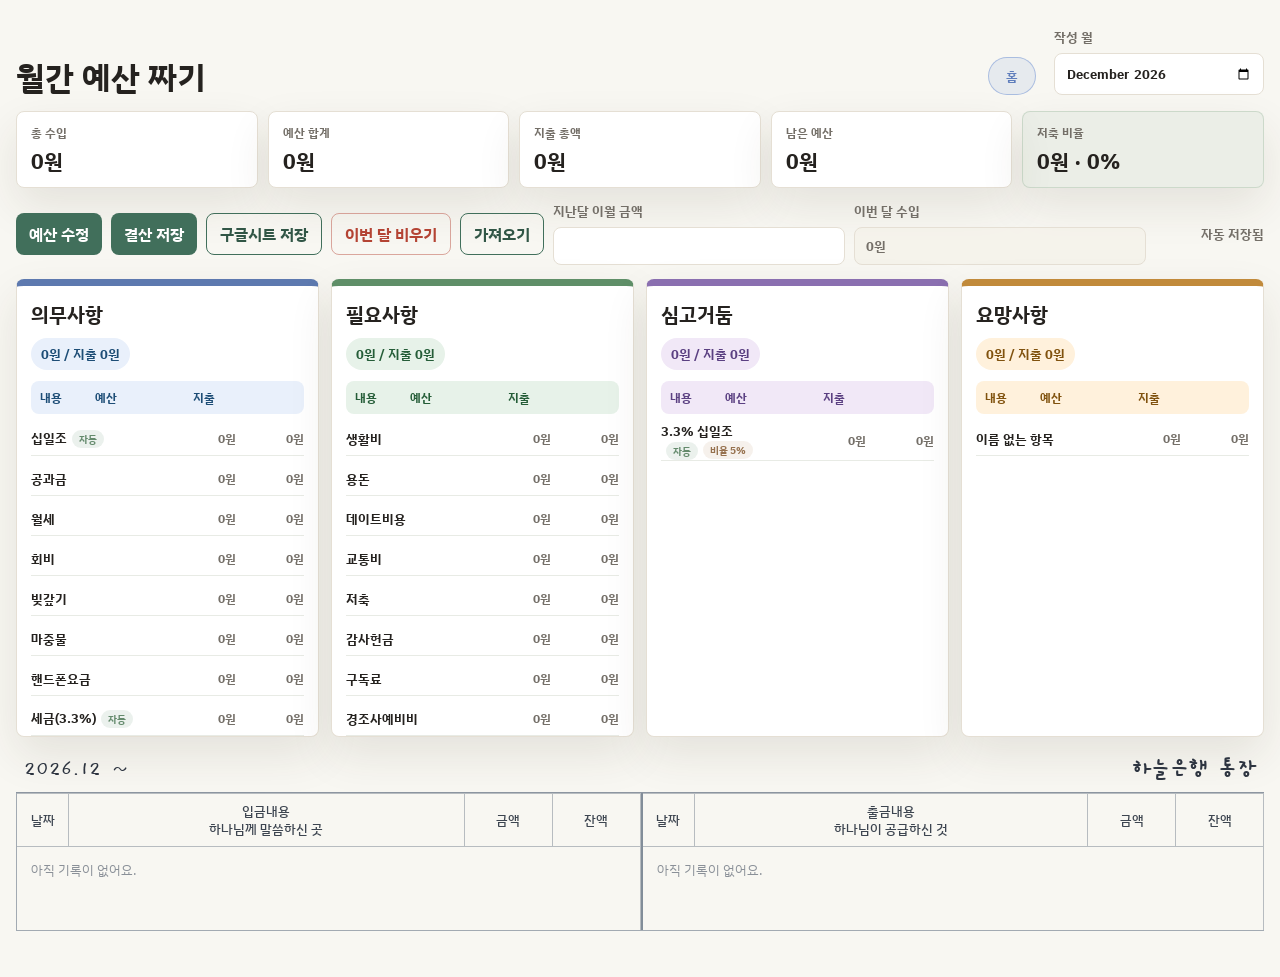
==== budget.html @ b71e429c "Add files via upload" ====
<!doctype html>
<html lang="ko">
  <head>
    <meta charset="UTF-8" />
    <meta name="viewport" content="width=device-width, initial-scale=1.0" />
    <title>믿음의 예산안 - 예산 짜기</title>
    <link rel="stylesheet" href="styles.css" />
  </head>
  <body>
    <main class="budget-app budget-page">
      <header class="page-header">
        <div>
          <h1>월간 예산 짜기</h1>
        </div>
        <a class="home-link desktop-home-link" href="desktop.html">홈</a>
        <label class="month-control" for="budgetMonth">
          작성 월
          <input id="budgetMonth" type="month" />
        </label>
      </header>

      <section class="summary-panel" aria-label="월간 요약">
        <div class="summary-card">
          <span>총 수입</span>
          <strong id="totalIncomeText">0원</strong>
        </div>
        <div class="summary-card">
          <span>예산 합계</span>
          <strong id="totalBudgetText">0원</strong>
        </div>
        <div class="summary-card">
          <span>지출 총액</span>
          <strong id="totalSpentText">0원</strong>
        </div>
        <div class="summary-card balance">
          <span>남은 예산</span>
          <strong id="remainingText">0원</strong>
        </div>
        <div class="summary-card saving-summary-card">
          <span>저축 비율</span>
          <strong id="savingBudgetText">0원 · 0%</strong>
        </div>
      </section>

      <section class="toolbar" aria-label="예산 도구">
        <button id="toggleBudgetEditButton" type="button">예산 수정</button>
        <button id="toggleClosingLockButton" type="button">결산 저장</button>
        <button id="syncBudgetButton" class="secondary-button" type="button">구글시트 저장</button>
        <button id="resetMonthButton" class="secondary-button danger-button" type="button">이번 달 비우기</button>
        <button id="copyPreviousMonthButton" class="secondary-button" type="button">가져오기</button>
        <div class="budget-flow-inputs">
          <label>
            지난달 이월 금액
            <input id="carryoverInput" type="number" min="0" inputmode="numeric" />
          </label>
          <label>
            이번 달 수입
            <input id="incomeInput" type="text" readonly />
          </label>
        </div>
        <p id="saveStatus" role="status">자동 저장됨</p>
      </section>

      <section class="budget-board" aria-label="분류별 예산"></section>

      <section class="heaven-ledger desktop-heaven-ledger" aria-label="하늘은행통장 장부">
        <div class="ledger-topline">
          <span id="desktopLedgerPeriodText"></span>
          <strong>하늘은행 통장</strong>
        </div>
        <div class="ledger-table">
          <div class="ledger-half">
            <div class="ledger-heading">
              <span>날짜</span>
              <span>입금내용<br />하나님께 말씀하신 곳</span>
              <span>금액</span>
              <span>잔액</span>
            </div>
            <div id="desktopSownList" class="ledger-body"></div>
          </div>
          <div class="ledger-half">
            <div class="ledger-heading">
              <span>날짜</span>
              <span>출금내용<br />하나님이 공급하신 것</span>
              <span>금액</span>
              <span>잔액</span>
            </div>
            <div id="desktopHarvestList" class="ledger-body"></div>
          </div>
        </div>
      </section>

      <input id="sheetUrlInput" type="hidden" />
      <button id="saveSheetUrlButton" class="hidden-control" type="button">연결 주소 저장</button>
    </main>

    <script src="shared.js"></script>
    <script src="budget.js"></script>
  </body>
</html>
---- styles.css ----
@import url("https://fonts.googleapis.com/css2?family=Black+Han+Sans&family=Do+Hyeon&family=Gaegu:wght@400;700&family=Gowun+Batang:wght@400;700&family=Hahmlet:wght@400;600;800&family=IBM+Plex+Sans+KR:wght@400;500;700&family=Jua&family=Nanum+Pen+Script&family=Noto+Sans+KR:wght@500;700;900&family=Song+Myung&display=swap");

:root {
  color-scheme: light;
  --bg: #f8f7f2;
  --paper: #ffffff;
  --ink: #25221f;
  --muted: #746f68;
  --line: #e5dfd4;
  --accent: #416f5b;
  --accent-dark: #315646;
  --danger: #b44434;
  --shadow: 0 18px 44px rgba(55, 45, 34, 0.1);
  --obligation: #e9f0fb;
  --obligation-strong: #5d79af;
  --need: #e7f2e9;
  --need-strong: #5f8f68;
  --sow: #f1e8f7;
  --sow-strong: #8a6fb0;
  --wish: #fff1dc;
  --wish-strong: #c18a3b;
}

* {
  box-sizing: border-box;
}

body {
  margin: 0;
  min-height: 100vh;
  background: var(--bg);
  color: var(--ink);
  font-family: "IBM Plex Sans KR", "Noto Sans KR", "Pretendard", "Apple SD Gothic Neo", "Malgun Gothic", system-ui, sans-serif;
}

button,
input,
select {
  font: inherit;
}

button {
  border: 0;
  cursor: pointer;
}

.budget-app {
  width: min(100% - 32px, 1440px);
  margin: 0 auto;
  padding: 28px 0 46px;
}

.landing-app,
.expense-page {
  width: min(100% - 32px, 520px);
}

.page-header,
.section-head {
  display: flex;
  align-items: end;
  justify-content: space-between;
  gap: 18px;
}

.page-header .home-link {
  margin-left: auto;
}

.page-header {
  margin-bottom: 16px;
}

.eyebrow {
  margin: 0 0 5px;
  color: var(--accent);
  font-size: 13px;
  font-weight: 800;
}

h1,
h2,
p {
  margin-top: 0;
}

h1 {
  margin-bottom: 0;
  font-size: 32px;
  line-height: 1.1;
  letter-spacing: 0;
}

h2 {
  margin-bottom: 0;
  font-size: 20px;
}

label {
  color: var(--muted);
  font-size: 13px;
  font-weight: 800;
}

input,
select {
  width: 100%;
  min-height: 42px;
  border: 1px solid var(--line);
  border-radius: 8px;
  background: white;
  color: var(--ink);
  padding: 9px 11px;
  outline: none;
}

input:focus,
select:focus {
  border-color: var(--accent);
  box-shadow: 0 0 0 3px rgba(47, 111, 94, 0.14);
}

.month-control {
  display: grid;
  gap: 7px;
  min-width: 210px;
}

.quick-entry,
.expense-log,
.category-card,
.summary-card,
.sheet-panel {
  border: 1px solid var(--line);
  border-radius: 8px;
  background: var(--paper);
  box-shadow: var(--shadow);
}

.quick-entry,
.sheet-panel,
.expense-log {
  padding: 16px;
}

.quick-entry,
.summary-panel,
.toolbar,
.budget-board,
.sheet-panel {
  margin-bottom: 14px;
}

.launch-grid {
  display: grid;
  grid-template-columns: repeat(2, minmax(0, 1fr));
  gap: 14px;
}

.launch-card {
  display: grid;
  min-height: 180px;
  align-content: start;
  gap: 10px;
  border: 1px solid var(--line);
  border-top: 7px solid var(--accent);
  border-radius: 8px;
  background: var(--paper);
  color: inherit;
  padding: 18px;
  text-decoration: none;
  box-shadow: var(--shadow);
}

.launch-card.computer {
  border-top-color: var(--obligation-strong);
}

.launch-card.mobile {
  border-top-color: var(--need-strong);
}

.launch-card span {
  color: var(--accent);
  font-size: 13px;
  font-weight: 900;
}

.launch-card strong {
  font-size: 24px;
}

.launch-card p {
  margin-bottom: 0;
  color: var(--muted);
  line-height: 1.5;
}

.expense-form {
  display: grid;
  grid-template-columns: 145px 145px 1fr 150px 1.2fr 116px;
  gap: 10px;
  align-items: end;
  margin-top: 13px;
}

.entry-tabs {
  display: grid;
  grid-template-columns: repeat(3, minmax(0, 1fr));
  gap: 7px;
  margin-top: 14px;
}

.entry-tab {
  min-height: 42px;
  border: 1px solid var(--line);
  border-radius: 8px;
  background: white;
  color: var(--muted);
  font-weight: 900;
}

.entry-tab.active {
  border-color: var(--accent);
  background: var(--accent);
  color: white;
}

[hidden] {
  display: none !important;
}

.expense-form label,
.summary-panel label,
.sheet-form label {
  display: grid;
  gap: 7px;
}

.expense-form button,
.toolbar button,
.add-item-button,
.sheet-form button {
  min-height: 42px;
  border-radius: 8px;
  background: var(--accent);
  color: white;
  font-weight: 800;
  padding: 9px 13px;
}

.summary-panel {
  display: grid;
  grid-template-columns: repeat(5, minmax(0, 1fr));
  gap: 10px;
}

.compact-summary {
  grid-template-columns: repeat(3, minmax(0, 1fr));
}

.summary-card {
  min-width: 0;
  padding: 12px 14px;
}

.summary-card span {
  display: block;
  margin-bottom: 6px;
  color: var(--muted);
  font-size: 12px;
  font-weight: 800;
}

.summary-card strong {
  display: block;
  overflow-wrap: anywhere;
  font-size: 21px;
}

.negative {
  color: var(--danger);
}

.toolbar {
  display: flex;
  flex-wrap: wrap;
  align-items: center;
  gap: 9px;
}

.budget-flow-inputs {
  display: flex;
  flex-wrap: wrap;
  gap: 9px;
  width: auto;
}

.budget-flow-inputs label {
  display: grid;
  min-width: 190px;
  gap: 7px;
}

.budget-flow-inputs input {
  min-height: 38px;
}

.budget-flow-inputs input[readonly] {
  color: var(--muted);
  background: rgba(245, 241, 232, 0.66);
}

.secondary-button {
  background: transparent !important;
  color: var(--accent-dark) !important;
  border: 1px solid var(--accent) !important;
}

.danger-button {
  color: var(--danger) !important;
  border-color: rgba(180, 68, 52, 0.45) !important;
}

#saveStatus {
  margin: 0 0 0 auto;
  color: var(--muted);
  font-size: 13px;
  font-weight: 700;
}

.budget-board {
  display: grid;
  grid-template-columns: repeat(4, minmax(0, 1fr));
  gap: 12px;
}

.budget-board.is-editing-budget {
  grid-template-columns: repeat(2, minmax(0, 1fr));
}

.category-card {
  overflow: hidden;
  border-top: 7px solid var(--accent);
}

.category-card.obligation {
  border-top-color: var(--obligation-strong);
}

.category-card.need {
  border-top-color: var(--need-strong);
}

.category-card.sow {
  border-top-color: var(--sow-strong);
}

.category-card.wish {
  border-top-color: var(--wish-strong);
}

.category-head {
  display: grid;
  gap: 10px;
  padding: 15px 14px 11px;
}

.category-total {
  width: fit-content;
  border-radius: 999px;
  padding: 7px 10px;
  font-size: 13px;
}

.obligation .category-total,
.obligation .table-header {
  background: var(--obligation);
  color: #1d4d76;
}

.need .category-total,
.need .table-header {
  background: var(--need);
  color: #255d38;
}

.sow .category-total,
.sow .table-header {
  background: var(--sow);
  color: #5b4082;
}

.wish .category-total,
.wish .table-header {
  background: var(--wish);
  color: #80520e;
}

.budget-table {
  padding: 0 14px;
}

.table-row {
  display: grid;
  grid-template-columns: minmax(0, 1fr) 92px 62px 34px;
  gap: 6px;
  align-items: center;
}

.budget-edit-header,
.item-row {
  grid-template-columns: minmax(150px, 1fr) 96px 42px 38px 34px;
}

.table-header {
  border-radius: 8px;
  padding: 8px 9px;
  font-size: 12px;
  font-weight: 900;
}

.item-list {
  display: grid;
  gap: 6px;
  margin-top: 8px;
}

.item-view-row {
  grid-template-columns: minmax(0, 1fr) 92px 62px;
  min-height: 34px;
  border-bottom: 1px solid rgba(223, 228, 220, 0.72);
  font-size: 13px;
}

.item-view-row strong,
.item-view-row span {
  overflow-wrap: anywhere;
}

.item-view-row strong {
  font-weight: 800;
}

.auto-item-name-wrap {
  display: grid;
  gap: 3px;
}

.auto-item-label {
  display: inline-flex;
  justify-self: start;
  align-items: center;
  width: fit-content;
  border-radius: 999px;
  background: rgba(95, 143, 104, 0.12);
  color: rgba(61, 109, 72, 0.78);
  font-size: 10px;
  font-weight: 900;
  line-height: 1;
  padding: 4px 7px;
}

.saving-item-label {
  display: inline-flex;
  align-items: center;
  width: fit-content;
  border-radius: 999px;
  background: rgba(95, 143, 104, 0.14);
  color: #3d6d48;
  font-size: 10px;
  font-weight: 900;
  line-height: 1;
  margin-left: 5px;
  padding: 4px 7px;
  vertical-align: middle;
}

.saving-check {
  display: grid;
  place-items: center;
}

.saving-check input {
  width: auto;
  min-height: auto;
}

.move-item-controls {
  display: grid;
  gap: 5px;
}

.move-item-button {
  display: grid;
  place-items: center;
  min-height: 22px;
  border-radius: 7px;
  font-size: 10px;
  font-weight: 900;
  padding: 0;
}

.move-item-button[data-direction="-1"] {
  background: rgba(111, 146, 180, 0.16);
  color: #476a8a;
}

.move-item-button[data-direction="1"] {
  background: rgba(174, 128, 76, 0.16);
  color: #8a6235;
}

.move-item-button[data-direction="-1"]:hover,
.move-item-button[data-direction="-1"]:focus-visible {
  background: rgba(111, 146, 180, 0.25);
}

.move-item-button[data-direction="1"]:hover,
.move-item-button[data-direction="1"]:focus-visible {
  background: rgba(174, 128, 76, 0.25);
}

.move-item-button:disabled {
  opacity: 0.28;
  cursor: default;
}

.saving-summary-card {
  border-color: rgba(95, 143, 104, 0.22);
  background: rgba(95, 143, 104, 0.08);
}

.item-view-row .auto-item-label {
  margin-left: 5px;
  vertical-align: middle;
}

.edit-tithe-rate-button {
  display: inline-flex;
  align-items: center;
  width: fit-content;
  min-height: auto;
  border-radius: 999px;
  background: rgba(154, 100, 43, 0.09);
  color: rgba(123, 77, 33, 0.78);
  font-size: 10px;
  font-weight: 900;
  line-height: 1;
  margin-left: 5px;
  padding: 4px 7px;
}

.edit-tithe-rate-button:hover,
.edit-tithe-rate-button:focus-visible {
  background: rgba(154, 100, 43, 0.16);
  color: #7b4d21;
}

.item-row input[readonly] {
  color: var(--muted);
  background: rgba(245, 241, 232, 0.62);
}

.item-view-row span,
.spent-pill {
  color: var(--muted);
  font-size: 12px;
  font-weight: 800;
  text-align: right;
}

.category-total.over-budget,
.item-view-row span.over-budget {
  color: #a72f24;
  font-weight: 950;
}

.item-view-row span.over-budget {
  background: transparent;
  box-shadow: none;
}

.item-row input {
  min-width: 0;
  min-height: 36px;
  padding: 7px 8px;
  font-size: 13px;
}

.item-row .item-name {
  font-size: 14px;
  font-weight: 800;
}

.item-row .item-budget {
  font-size: 14px;
  font-weight: 800;
}

.remove-item-button,
.remove-expense-button {
  display: grid;
  place-items: center;
  width: 34px;
  height: 34px;
  border-radius: 8px;
  background: #f5ebe5;
  color: var(--danger);
  font-size: 18px;
  font-weight: 900;
}

.add-item-button {
  width: calc(100% - 28px);
  margin: 12px 14px 14px;
  background: #2f332d;
}

.sheet-form {
  display: grid;
  grid-template-columns: 1fr 130px;
  gap: 10px;
  align-items: end;
  margin-top: 12px;
}

.sheet-note {
  margin: 9px 0 0;
  color: var(--muted);
  font-size: 13px;
}

.hidden-control {
  display: none;
}

.mobile-status-panel {
  margin-top: 12px;
}

.mobile-status {
  margin: 0;
  color: var(--muted);
  font-size: 13px;
  font-weight: 800;
  text-align: center;
}

.home-link {
  display: inline-grid;
  place-items: center;
  min-width: 48px;
  min-height: 38px;
  border: 1px solid var(--line);
  border-radius: 999px;
  background: white;
  color: var(--accent-dark);
  font-size: 13px;
  font-weight: 900;
  text-decoration: none;
}

.mobile-menu-grid {
  display: grid;
  min-height: calc(100vh - 56px);
  align-content: center;
  gap: 10px;
}

.placeholder-panel {
  border: 1px solid var(--line);
  border-radius: 8px;
  background: var(--paper);
  box-shadow: var(--shadow);
}

.mobile-menu-card {
  display: grid;
  min-height: 96px;
  align-items: center;
  color: var(--ink);
  padding: 0 8px;
  text-decoration: none;
  border-bottom: 1px solid rgba(37, 34, 31, 0.13);
  border-radius: 0;
  background: transparent;
  box-shadow: none;
  position: relative;
  overflow: hidden;
}

.mobile-menu-card::before {
  content: none;
}

.mobile-menu-card strong {
  font-family: "Noto Sans KR", sans-serif;
  font-size: 38px;
  font-weight: 900;
  letter-spacing: 0;
}

.mobile-menu-card::after {
  content: "→";
  position: absolute;
  right: 10px;
  color: rgba(37, 34, 31, 0.36);
  font-size: 24px;
}

.expense-card {
  color: #25221f;
}

.income-card {
  color: #416f5b;
}

.heaven-card {
  color: #684e86;
}

.mobile-home-b {
  display: grid;
  min-height: calc(100vh - 56px);
  align-content: center;
  gap: 16px;
}

.mobile-orbit-card {
  display: grid;
  grid-template-columns: 1fr auto;
  align-items: end;
  min-height: 132px;
  border: 1px solid rgba(37, 34, 31, 0.12);
  border-radius: 8px;
  background:
    radial-gradient(circle at 88% 22%, rgba(255, 255, 255, 0.86), transparent 30%),
    linear-gradient(135deg, rgba(255, 255, 255, 0.75), rgba(255, 255, 255, 0.2));
  box-shadow: 0 16px 38px rgba(48, 41, 31, 0.08);
  color: inherit;
  padding: 20px;
  text-decoration: none;
}

.mobile-orbit-card strong {
  font-size: 32px;
  font-weight: 900;
}

.mobile-orbit-card span {
  color: rgba(37, 34, 31, 0.42);
  font-size: 12px;
  font-weight: 900;
  text-transform: uppercase;
}

.mobile-orbit-card.expense-card {
  background-color: #f3efe7;
}

.mobile-orbit-card.income-card {
  background-color: #e8f0ea;
}

.mobile-orbit-card.heaven-card {
  background-color: #eee8f2;
}

.mobile-home-c {
  display: grid;
  min-height: calc(100vh - 56px);
  align-content: center;
  gap: 26px;
  padding: 22px 0;
  position: relative;
}

.mobile-home-c::before {
  content: "";
  position: fixed;
  inset: 0;
  z-index: -1;
  background:
    linear-gradient(160deg, rgba(255, 255, 255, 0.68), rgba(255, 255, 255, 0)),
    radial-gradient(circle at 18% 18%, rgba(98, 125, 104, 0.16), transparent 28%),
    radial-gradient(circle at 88% 78%, rgba(112, 78, 92, 0.13), transparent 30%),
    #f6f4ed;
}

.mobile-editorial-link {
  display: grid;
  min-height: 132px;
  align-items: end;
  border: 1px solid rgba(37, 34, 31, 0.1);
  border-radius: 28px 28px 8px 28px;
  background: rgba(255, 255, 255, 0.56);
  color: var(--ink);
  padding: 22px 24px;
  text-decoration: none;
  box-shadow: 0 22px 60px rgba(50, 41, 35, 0.11);
}

.mobile-editorial-link:nth-child(2) {
  width: 86%;
  justify-self: end;
  border-radius: 28px 8px 28px 28px;
}

.mobile-editorial-link:nth-child(3) {
  min-height: 150px;
}

.mobile-editorial-link strong {
  font-family: "Hahmlet", "Gowun Batang", serif;
  font-size: clamp(42px, 12vw, 62px);
  font-weight: 800;
  line-height: 1;
  letter-spacing: 0;
}

.mobile-editorial-link::after {
  content: "열기";
  justify-self: end;
  margin-top: 18px;
  border-top: 1px solid currentColor;
  padding-top: 8px;
  color: rgba(37, 34, 31, 0.52);
  font-size: 12px;
  font-weight: 700;
}

.mobile-editorial-link.expense-card {
  color: #2a2925;
}

.mobile-editorial-link.income-card {
  color: #315845;
}

.mobile-editorial-link.heaven-card {
  color: #6b4057;
}

.mobile-home-d {
  display: grid;
  min-height: calc(100vh - 56px);
  align-content: center;
  gap: 12px;
  position: relative;
}

.mobile-home-d::before {
  content: "";
  position: fixed;
  inset: 0;
  z-index: -1;
  background:
    linear-gradient(90deg, rgba(37, 34, 31, 0.045) 1px, transparent 1px),
    linear-gradient(rgba(37, 34, 31, 0.045) 1px, transparent 1px),
    #f7f1e6;
  background-size: 26px 26px;
}

.mobile-poster-link {
  display: grid;
  grid-template-columns: 42px 1fr;
  align-items: baseline;
  min-height: 112px;
  border: 2px solid #26231f;
  border-radius: 6px;
  background: #fffaf0;
  color: #26231f;
  padding: 18px 18px 14px;
  text-decoration: none;
  box-shadow: 8px 8px 0 rgba(38, 35, 31, 0.16);
}

.mobile-poster-link span {
  font-family: "Song Myung", serif;
  font-size: 15px;
}

.mobile-poster-link strong {
  font-family: "Black Han Sans", "Do Hyeon", sans-serif;
  font-size: clamp(44px, 13vw, 66px);
  font-weight: 400;
  line-height: 0.94;
  letter-spacing: 0;
}

.mobile-poster-link.income-card {
  transform: translateX(10px);
  background: #e8f0d8;
}

.mobile-poster-link.heaven-card {
  transform: translateX(-6px);
  background: #f3dde3;
}

.mobile-home-e {
  display: grid;
  min-height: calc(100vh - 56px);
  align-content: center;
  gap: 24px;
  padding: 28px 2px;
}

.mobile-home-e::before {
  content: "";
  position: fixed;
  inset: 0;
  z-index: -1;
  background:
    linear-gradient(180deg, rgba(255, 255, 255, 0.42), rgba(255, 255, 255, 0)),
    #fbf7ef;
}

.mobile-note-link {
  display: grid;
  gap: 12px;
  min-height: 118px;
  align-content: center;
  border: 1px solid rgba(77, 66, 55, 0.16);
  border-radius: 999px;
  background: rgba(255, 255, 255, 0.58);
  color: #2c2925;
  padding: 24px 30px;
  text-align: center;
  text-decoration: none;
  box-shadow: 0 18px 48px rgba(77, 66, 55, 0.08);
}

.mobile-note-link:nth-child(2) {
  width: 82%;
  justify-self: center;
}

.mobile-note-link strong {
  font-family: "Gowun Batang", "Hahmlet", serif;
  font-size: clamp(34px, 10vw, 52px);
  font-weight: 700;
  line-height: 1;
}

.mobile-note-link span {
  color: rgba(44, 41, 37, 0.52);
  font-family: "IBM Plex Sans KR", sans-serif;
  font-size: 13px;
  font-weight: 500;
}

.mobile-note-link.expense-card {
  background-color: rgba(255, 252, 246, 0.72);
}

.mobile-note-link.income-card {
  background-color: rgba(238, 246, 235, 0.72);
}

.mobile-note-link.heaven-card {
  background-color: rgba(247, 239, 246, 0.76);
}

.mobile-home-f {
  display: grid;
  min-height: calc(100vh - 56px);
  align-content: center;
  gap: 12px;
}

.mobile-home-f::before {
  content: "";
  position: fixed;
  inset: 0;
  z-index: -1;
  background: #f4f1ea;
}

.mobile-luxe-link {
  display: grid;
  grid-template-columns: 1fr auto;
  align-items: center;
  min-height: 104px;
  border: 1px solid rgba(37, 34, 31, 0.12);
  border-radius: 18px;
  background: rgba(255, 255, 255, 0.72);
  color: #24211e;
  padding: 22px;
  text-decoration: none;
  box-shadow: 0 12px 34px rgba(42, 36, 30, 0.07);
}

.mobile-luxe-link strong {
  font-family: "Hahmlet", "IBM Plex Sans KR", serif;
  font-size: clamp(34px, 10vw, 48px);
  font-weight: 800;
  line-height: 1;
}

.mobile-luxe-link span {
  display: grid;
  place-items: center;
  width: 44px;
  height: 44px;
  border-radius: 50%;
  background: #24211e;
  color: #f8f4eb;
  font-size: 12px;
  font-weight: 800;
}

.mobile-luxe-link.income-card {
  background: rgba(232, 239, 229, 0.72);
}

.mobile-luxe-link.heaven-card {
  background: rgba(239, 232, 241, 0.76);
}

.mobile-home-28 {
  display: grid;
  min-height: calc(100vh - 56px);
  align-content: center;
  gap: 14px;
  position: relative;
}

.mobile-home-28::before {
  content: "";
  position: fixed;
  inset: 0;
  z-index: -1;
  background:
    radial-gradient(circle at 22% 16%, rgba(202, 174, 104, 0.16), transparent 28%),
    radial-gradient(circle at 88% 86%, rgba(129, 89, 66, 0.12), transparent 32%),
    #14231d;
}

.mobile-faith-link {
  display: grid;
  grid-template-columns: 1fr auto;
  align-items: center;
  min-height: 116px;
  border: 1px solid rgba(224, 203, 148, 0.28);
  border-radius: 8px;
  background: rgba(255, 252, 239, 0.055);
  color: #f6eed8;
  padding: 23px 21px;
  text-decoration: none;
  box-shadow: 0 18px 44px rgba(0, 0, 0, 0.18);
}

.mobile-faith-link strong {
  font-family: "Hahmlet", "Gowun Batang", serif;
  font-size: clamp(38px, 11vw, 56px);
  font-weight: 800;
  line-height: 1;
}

.mobile-faith-link > span {
  color: #cdb36d;
  font-family: "Song Myung", serif;
  font-size: 16px;
}

.mobile-faith-link.income-card {
  background: rgba(205, 179, 109, 0.08);
}

.mobile-faith-link.heaven-card {
  background: rgba(246, 238, 216, 0.095);
  color: #fff8df;
}

.heaven-mark {
  display: inline-block;
  position: relative;
  padding-bottom: 12px;
}

.heaven-mark::after {
  content: "";
  position: absolute;
  left: 0;
  right: 0;
  bottom: 0;
  height: 2px;
  background: #d4b66d;
}

.heaven-mark::before {
  content: "*";
  position: absolute;
  right: -16px;
  bottom: 5px;
  color: #d4b66d;
  font-family: "Song Myung", serif;
  font-size: 22px;
  line-height: 1;
}

.mobile-home-20 {
  display: grid;
  min-height: calc(100vh - 56px);
  align-content: center;
  gap: 18px;
  padding: 22px 0;
  position: relative;
}

.mobile-home-20::before {
  content: "";
  position: fixed;
  inset: 0;
  z-index: -1;
  background:
    linear-gradient(90deg, rgba(45, 63, 88, 0.035) 1px, transparent 1px),
    linear-gradient(rgba(45, 63, 88, 0.055) 1px, transparent 1px),
    #fffefa;
  background-size: 22px 22px, 22px 22px, auto;
}

.mobile-stationery-link {
  display: grid;
  grid-template-columns: 34px 1fr;
  align-items: center;
  min-height: 92px;
  border: 0;
  border-bottom: 1px solid rgba(45, 63, 88, 0.06);
  border-radius: 0;
  background: transparent;
  color: #272f3b;
  padding: 0 26px;
  text-decoration: none;
  box-shadow: none;
}

.mobile-stationery-link strong {
  font-family: "Gowun Batang", "Hahmlet", serif;
  font-size: clamp(34px, 10vw, 46px);
  font-weight: 700;
  line-height: 1;
  letter-spacing: 0;
}

.mobile-stationery-link span {
  font-family: "Gowun Batang", "Hahmlet", serif;
}

.pencil-check {
  color: #6f91d6;
  font-size: 23px;
  font-weight: 700;
  opacity: 0.82;
  transform: rotate(-8deg);
  text-shadow: 0.4px 0.4px 0 rgba(111, 145, 214, 0.28);
}

.pencil-star {
  color: #d49a57;
  font-size: 28px;
  font-weight: 700;
  line-height: 1;
  opacity: 0.86;
  transform: rotate(13deg);
  text-shadow: 0.4px 0.4px 0 rgba(212, 154, 87, 0.28);
}

.mobile-stationery-link.income-card {
  transform: none;
  background: transparent;
}

.mobile-stationery-link.heaven-card {
  transform: none;
  background: transparent;
}

.mobile-stationery-link.heaven-card strong {
  position: relative;
  width: fit-content;
  margin-top: 2px;
  font-size: clamp(28px, 8vw, 38px);
}

.mobile-stationery-link.heaven-card strong::after {
  content: "";
  position: absolute;
  left: -2px;
  right: -4px;
  bottom: -9px;
  height: 7px;
  border-bottom: 2px solid rgba(111, 145, 214, 0.72);
  border-radius: 48%;
  transform: rotate(-1.4deg);
}

.mobile-hand-link {
  display: grid;
  align-items: center;
  justify-items: center;
  min-height: 104px;
  border: 0;
  border-bottom: 1px solid rgba(45, 63, 88, 0.06);
  background: transparent;
  padding: 0 20px;
  text-decoration: none;
}

.hand-art {
  display: inline-grid;
  align-items: center;
  justify-items: center;
  width: fit-content;
  transform: rotate(-1deg);
}

.mobile-hand-link.income-card .hand-art {
  transform: rotate(0.7deg);
}

.hand-word {
  position: relative;
  color: #25303b;
  font-family: "Nanum Pen Script", "Gaegu", cursive;
  font-size: clamp(48px, 13vw, 64px);
  font-weight: 400;
  line-height: 0.92;
  letter-spacing: 0;
  padding: 7px 18px 10px;
}

.hand-word::after {
  content: "";
  position: absolute;
  inset: -6px -11px -2px -10px;
  border: 3px solid rgba(108, 143, 209, 0.68);
  border-radius: 58% 44% 54% 47%;
  transform: rotate(-3deg);
}

.hand-word::before {
  content: "";
  position: absolute;
  inset: -2px -15px -6px -7px;
  border: 2px solid rgba(108, 143, 209, 0.42);
  border-radius: 47% 58% 45% 56%;
  transform: rotate(4deg);
}

.mobile-hand-link.income-card .hand-word::after {
  border-color: rgba(95, 143, 104, 0.68);
}

.mobile-hand-link.income-card .hand-word::before {
  border-color: rgba(95, 143, 104, 0.42);
}

.mobile-hand-link.heaven-card .hand-word::after {
  border-color: rgba(212, 154, 87, 0.72);
}

.mobile-hand-link.heaven-card .hand-word::before {
  border-color: rgba(212, 154, 87, 0.44);
}

.mobile-hand-link.closing-card .hand-word::after {
  border-color: rgba(95, 143, 104, 0.68);
}

.mobile-hand-link.closing-card .hand-word::before {
  border-color: rgba(95, 143, 104, 0.42);
}

.sr-only {
  position: absolute;
  width: 1px;
  height: 1px;
  overflow: hidden;
  clip: rect(0, 0, 0, 0);
  white-space: nowrap;
}

.expense-entry-page {
  min-height: 100vh;
  padding-top: 18px;
  position: relative;
}

.expense-entry-page::before {
  content: "";
  position: fixed;
  inset: 0;
  z-index: -1;
  background:
    linear-gradient(90deg, rgba(45, 63, 88, 0.035) 1px, transparent 1px),
    linear-gradient(rgba(45, 63, 88, 0.055) 1px, transparent 1px),
    #fffefa;
  background-size: 22px 22px;
}

.entry-page-header {
  display: grid;
  grid-template-columns: auto 1fr;
  gap: 14px;
  align-items: start;
  margin-bottom: 18px;
}

.entry-page-header .month-control {
  grid-column: 1 / -1;
  min-width: 0;
}

.note-home-link {
  min-width: 44px;
  min-height: 34px;
  border-color: rgba(108, 143, 209, 0.5);
  background: rgba(108, 143, 209, 0.12);
  color: #5f7ebc;
  font-family: "Nanum Pen Script", "Gaegu", cursive;
  font-size: 24px;
  font-weight: 400;
}

.note-title {
  width: fit-content;
  margin: 3px auto 0;
  color: #25303b;
  font-family: "Nanum Pen Script", "Gaegu", cursive;
  font-size: clamp(58px, 18vw, 82px);
  font-weight: 400;
  line-height: 0.9;
  position: relative;
}

.note-title::after,
.note-title::before {
  content: "";
  position: absolute;
  inset: -8px -23px -5px -22px;
  border: 3px solid rgba(108, 143, 209, 0.62);
  border-radius: 58% 44% 54% 47%;
  transform: rotate(-4deg);
}

.note-title::before {
  inset: -4px -27px -9px -18px;
  border-width: 2px;
  opacity: 0.55;
  transform: rotate(4deg);
}

.expense-entry-page .month-control,
.expense-entry-page .quick-entry,
.expense-entry-page .summary-card,
.expense-entry-page .expense-log {
  border: 0;
  border-radius: 0;
  background: transparent;
  box-shadow: none;
}

.expense-entry-page .month-control {
  color: #6a7481;
  font-family: "IBM Plex Sans KR", sans-serif;
  font-weight: 500;
}

.expense-entry-page input,
.expense-entry-page select {
  border: 0;
  border-bottom: 1.5px solid rgba(108, 143, 209, 0.38);
  border-radius: 0;
  background: rgba(255, 255, 255, 0.18);
  min-height: 46px;
  padding: 8px 4px;
}

.expense-entry-page input:focus,
.expense-entry-page select:focus {
  border-color: rgba(108, 143, 209, 0.78);
  box-shadow: none;
}

.note-entry {
  padding: 2px 0 4px;
}

.expense-entry-page .expense-form {
  display: grid;
  grid-template-columns: 1fr;
  gap: 15px;
  margin-top: 0;
}

.expense-entry-page .expense-form label {
  color: #596573;
  font-size: 13px;
  font-weight: 500;
}

.item-budget-hint {
  display: block;
  min-height: 24px;
  margin-top: 6px;
  border-left: 3px solid rgba(108, 143, 209, 0.42);
  border-radius: 6px;
  background: rgba(255, 255, 255, 0.34);
  color: #6a7481;
  font-size: 12px;
  font-weight: 800;
  line-height: 1.4;
  padding: 7px 9px;
}

.item-budget-hint strong {
  display: block;
  color: #46608f;
  font-size: 15px;
  font-weight: 950;
}

.item-budget-hint span {
  display: block;
  margin-top: 2px;
}

.item-budget-hint.negative {
  color: var(--danger);
  border-left-color: rgba(180, 68, 52, 0.62);
  background: rgba(180, 68, 52, 0.07);
}

.item-budget-hint.negative strong {
  color: var(--danger);
}

.expense-entry-page .expense-form button {
  min-height: 58px;
  margin-top: 8px;
  border: 2px solid rgba(108, 143, 209, 0.58);
  border-radius: 999px;
  background: rgba(255, 255, 255, 0.28);
  color: #25303b;
  font-family: "Nanum Pen Script", "Gaegu", cursive;
  font-size: 34px;
  font-weight: 400;
  box-shadow: none;
}

.expense-entry-page .compact-summary {
  grid-template-columns: repeat(3, minmax(0, 1fr));
  gap: 6px;
  margin-top: 16px;
}

.expense-entry-page .summary-card {
  padding: 10px 4px;
  text-align: center;
}

.expense-entry-page .summary-card span {
  color: #6a7481;
  font-size: 11px;
  font-weight: 500;
}

.expense-entry-page .summary-card strong {
  color: #25303b;
  font-size: 15px;
  font-weight: 700;
}

.note-log {
  margin-top: 18px;
  padding: 0;
}

.expense-entry-page .section-head {
  align-items: center;
  flex-direction: row;
  border-bottom: 1px solid rgba(45, 63, 88, 0.08);
  padding-bottom: 8px;
}

.expense-entry-page .section-head .eyebrow {
  display: none;
}

.expense-entry-page .section-head h2 {
  color: #25303b;
  font-family: "Nanum Pen Script", "Gaegu", cursive;
  font-size: 34px;
  font-weight: 400;
}

.expense-entry-page #expenseCountText {
  color: #6a7481;
  font-size: 12px;
  font-weight: 500;
}

.expense-entry-page .expense-row {
  grid-template-columns: 46px minmax(0, 1fr) 76px 30px;
  gap: 6px;
  border: 0;
  border-bottom: 1px solid rgba(45, 63, 88, 0.07);
  border-radius: 0;
  padding: 12px 0;
}

.expense-entry-page .expense-row.is-editing-entry {
  grid-template-columns: 42px minmax(0, 1fr) 68px 54px;
}

.expense-entry-page .expense-row strong {
  min-width: 0;
  overflow: hidden;
  font-size: 13px;
  line-height: 1.25;
  text-overflow: ellipsis;
  white-space: nowrap;
}

.expense-entry-page .expense-row > span {
  font-size: 12px;
  white-space: nowrap;
}

.expense-entry-page .expense-row > span:nth-child(3) {
  font-size: 11px;
  font-weight: 900;
  text-align: right;
}

.expense-entry-page .expense-row small {
  display: inline;
  margin-top: 0;
  margin-left: 4px;
  font-size: 11px;
  white-space: nowrap;
}

.expense-entry-page .entry-sign {
  width: 15px;
  height: 15px;
  margin-right: 4px;
  font-size: 11px;
}

.expense-entry-page .remove-expense-button {
  width: auto;
  height: 28px;
  min-height: 28px;
  font-size: 11px;
  padding: 0 8px;
}

.expense-entry-page .edit-entry-button,
.expense-entry-page .cancel-entry-edit-button {
  display: inline-flex;
  align-items: center;
  justify-content: center;
  min-height: 28px;
  border: 1px solid rgba(45, 63, 88, 0.12);
  border-radius: 999px;
  background: rgba(45, 63, 88, 0.04);
  color: rgba(45, 63, 88, 0.62);
  font-size: 11px;
  font-weight: 900;
  padding: 0 8px;
}

.expense-entry-page .edit-entry-button:hover,
.expense-entry-page .edit-entry-button:focus-visible,
.expense-entry-page .cancel-entry-edit-button:hover,
.expense-entry-page .cancel-entry-edit-button:focus-visible {
  border-color: rgba(45, 63, 88, 0.24);
  background: rgba(45, 63, 88, 0.08);
  color: #25303b;
}

.entry-edit-actions {
  display: grid;
  gap: 3px;
}

.entry-edit-form {
  display: grid;
  grid-template-columns: repeat(2, minmax(0, 1fr));
  gap: 8px;
  border-bottom: 1px solid rgba(45, 63, 88, 0.07);
  background: rgba(255, 255, 255, 0.38);
  padding: 8px 0 12px;
}

.entry-edit-form label {
  display: grid;
  gap: 4px;
  color: #596573;
  font-size: 11px;
  font-weight: 800;
}

.entry-edit-form input,
.entry-edit-form select {
  min-height: 34px;
  padding: 6px 8px;
  font-size: 13px;
}

.entry-edit-wide {
  grid-column: 1 / -1;
}

.entry-edit-form button[type="submit"] {
  grid-column: 1 / -1;
  min-height: 34px;
  border-radius: 999px;
  background: rgba(108, 143, 209, 0.14);
  color: #46608f;
  font-size: 12px;
  font-weight: 900;
}

.income-entry-page .note-title::after {
  border-color: rgba(95, 143, 104, 0.62);
}

.income-entry-page .note-title::before {
  border-color: rgba(95, 143, 104, 0.42);
}

.income-entry-page input,
.income-entry-page select {
  border-bottom-color: rgba(95, 143, 104, 0.38);
}

.income-entry-page input:focus,
.income-entry-page select:focus {
  border-color: rgba(95, 143, 104, 0.78);
}

.income-entry-page .expense-form button {
  border-color: rgba(95, 143, 104, 0.58);
}

.income-entry-page .note-home-link {
  border-color: rgba(95, 143, 104, 0.5);
  background: rgba(95, 143, 104, 0.13);
  color: #4f865b;
}

.heaven-entry-page .note-title {
  font-size: clamp(42px, 13vw, 62px);
}

.heaven-entry-page .note-title::after {
  border-color: rgba(108, 143, 209, 0.62);
}

.heaven-entry-page .note-title::before {
  border-color: rgba(212, 154, 87, 0.44);
}

.bank-subtitle {
  width: fit-content;
  margin: 10px auto 0;
  color: #6a7481;
  font-family: "Nanum Pen Script", "Gaegu", cursive;
  font-size: 26px;
}

.heaven-tabs {
  display: grid;
  grid-template-columns: repeat(2, minmax(0, 1fr));
  gap: 8px;
  margin-bottom: 14px;
}

.heaven-tab {
  min-height: 44px;
  border: 1.5px solid rgba(108, 143, 209, 0.36);
  border-radius: 999px;
  background: rgba(255, 255, 255, 0.24);
  color: #596573;
  font-family: "Nanum Pen Script", "Gaegu", cursive;
  font-size: 26px;
}

.heaven-tab.active {
  border-color: rgba(108, 143, 209, 0.76);
  background: rgba(108, 143, 209, 0.22);
  color: #25303b;
}

.heaven-tab.active[data-mode="sown"] {
  border-color: rgba(108, 143, 209, 0.82);
  background: rgba(108, 143, 209, 0.27);
  box-shadow: inset 0 -4px 0 rgba(108, 143, 209, 0.18);
}

.heaven-tab.active[data-mode="harvest"] {
  border-color: rgba(212, 154, 87, 0.82);
  background: rgba(212, 154, 87, 0.26);
  box-shadow: inset 0 -4px 0 rgba(212, 154, 87, 0.18);
}

.asset-type-tabs {
  display: flex;
  justify-content: center;
  width: 100%;
  gap: 18px;
  margin-top: 7px;
}

.asset-type-tab {
  min-width: 74px;
  min-height: 36px;
  border: 1.5px solid rgba(154, 100, 43, 0.24);
  border-radius: 999px;
  background: rgba(255, 255, 255, 0.22);
  color: #7d684f;
  font-size: 14px;
  font-weight: 900;
  line-height: 1;
  padding: 8px 15px;
}

.asset-type-tab.active {
  border-color: rgba(212, 154, 87, 0.72);
  background: rgba(212, 154, 87, 0.2);
  color: #8a5727;
  box-shadow: inset 0 -3px 0 rgba(212, 154, 87, 0.16);
}

.edit-asset-type-tabs {
  margin-top: 0;
}

.heaven-entry-page .expense-form button {
  border-color: rgba(108, 143, 209, 0.58);
}

.heaven-entry-page .note-home-link {
  border-color: rgba(212, 154, 87, 0.54);
  background: rgba(212, 154, 87, 0.15);
  color: #a86c2f;
}

.heaven-ledger {
  display: none;
  margin-top: 18px;
  overflow-x: auto;
  color: #2d3440;
}

.ledger-topline {
  display: flex;
  justify-content: space-between;
  min-width: 760px;
  border-bottom: 1.5px solid rgba(45, 63, 88, 0.52);
  padding: 0 8px 8px;
  font-family: "Gaegu", "Nanum Pen Script", cursive;
  font-size: 23px;
}

.ledger-topline strong {
  font-weight: 700;
}

.ledger-table {
  display: grid;
  grid-template-columns: 1fr 1fr;
  min-width: 760px;
  border-left: 1px solid rgba(45, 63, 88, 0.42);
  border-bottom: 1px solid rgba(45, 63, 88, 0.42);
}

.ledger-half + .ledger-half {
  border-left: 2px double rgba(45, 63, 88, 0.58);
}

.ledger-heading,
.ledger-row {
  display: grid;
  grid-template-columns: 52px minmax(140px, 1fr) 88px 88px;
}

.ledger-heading span,
.ledger-row span,
.ledger-row strong {
  min-height: 42px;
  border-top: 1px solid rgba(45, 63, 88, 0.32);
  border-right: 1px solid rgba(45, 63, 88, 0.32);
  padding: 8px 7px;
}

.ledger-heading span {
  display: grid;
  place-items: center;
  color: #3d4550;
  font-size: 13px;
  font-weight: 500;
  text-align: center;
}

.ledger-row {
  position: relative;
  font-family: "Gaegu", "Nanum Pen Script", cursive;
  font-size: 21px;
}

.ledger-row strong {
  font-weight: 700;
}

.ledger-row span:nth-child(3),
.ledger-row span:nth-child(4) {
  text-align: right;
}

.remove-ledger-button {
  position: absolute;
  right: 3px;
  top: 4px;
  width: 22px;
  height: 22px;
  border-radius: 50%;
  background: rgba(180, 68, 52, 0.08);
  color: var(--danger);
  font-size: 14px;
  font-weight: 900;
}

.ledger-empty {
  margin: 0;
  min-height: 84px;
  border-top: 1px solid rgba(45, 63, 88, 0.32);
  border-right: 1px solid rgba(45, 63, 88, 0.32);
  color: #8a9098;
  font-size: 13px;
  padding: 14px;
}

.heaven-entry-page .note-home-link {
  border-color: rgba(212, 154, 87, 0.7);
  background: rgba(212, 154, 87, 0.2);
  color: #9a642b;
}

.heaven-entry-page .note-title::after {
  border-color: rgba(212, 154, 87, 0.72);
}

.heaven-entry-page .note-title::before {
  border-color: rgba(212, 154, 87, 0.46);
}

.heaven-entry-page input,
.heaven-entry-page select {
  border-bottom-color: rgba(212, 154, 87, 0.5);
}

.heaven-entry-page input:focus,
.heaven-entry-page select:focus {
  border-color: rgba(212, 154, 87, 0.82);
}

.heaven-entry-page .expense-form button {
  border-color: rgba(212, 154, 87, 0.72);
  background: rgba(212, 154, 87, 0.16);
}

.heaven-entry-page .expense-form .asset-type-tab {
  min-width: 74px;
  min-height: 36px;
  margin-top: 0;
  border-radius: 999px;
  color: #7d684f;
  font-family: inherit;
  font-size: 14px;
  font-weight: 900;
  line-height: 1;
  padding: 8px 15px;
}

.heaven-entry-page .expense-form .asset-type-tab.active {
  color: #8a5727;
}

.heaven-entry-page .heaven-tab {
  border-color: rgba(212, 154, 87, 0.34);
}

.heaven-entry-page .heaven-tab.active {
  border-color: rgba(212, 154, 87, 0.86);
  background: rgba(212, 154, 87, 0.28);
  box-shadow: inset 0 -4px 0 rgba(212, 154, 87, 0.18);
}

.heaven-entry-page .ledger-topline {
  border-bottom-color: rgba(154, 100, 43, 0.58);
}

.heaven-entry-page .ledger-table,
.heaven-entry-page .ledger-heading span,
.heaven-entry-page .ledger-row span,
.heaven-entry-page .ledger-row strong,
.heaven-entry-page .ledger-empty {
  border-color: rgba(154, 100, 43, 0.3);
}

@media (min-width: 900px) {
  .desktop-heaven-ledger {
    display: block;
  }

  .desktop-heaven-ledger .ledger-row {
    font-size: 16px;
    line-height: 1.08;
  }

  .desktop-heaven-ledger .ledger-row span,
  .desktop-heaven-ledger .ledger-row strong {
    display: grid;
    align-items: center;
    min-height: 38px;
    padding: 6px 6px;
  }

  .desktop-heaven-ledger .ledger-row span:nth-child(3),
  .desktop-heaven-ledger .ledger-row span:nth-child(4) {
    justify-items: end;
    font-size: 15px;
  }
}

.desktop-home-page {
  min-height: 100vh;
  display: grid;
  align-content: center;
  gap: 28px;
}

.desktop-home-header {
  text-align: center;
}

.desktop-home-header h1 {
  width: fit-content;
  margin: 0 auto;
  color: #25303b;
  font-family: "Nanum Pen Script", "Gaegu", cursive;
  font-size: clamp(64px, 8vw, 108px);
  font-weight: 400;
  line-height: 0.95;
  position: relative;
}

.desktop-home-header h1::after,
.desktop-home-header h1::before {
  content: "";
  position: absolute;
  inset: -10px -26px -7px;
  border: 3px solid rgba(108, 143, 209, 0.54);
  border-radius: 54% 46% 58% 42%;
  transform: rotate(-2deg);
}

.desktop-home-header h1::before {
  border-width: 2px;
  opacity: 0.48;
  transform: rotate(3deg);
}

.desktop-menu-grid {
  display: grid;
  grid-template-columns: repeat(4, minmax(0, 1fr));
  gap: 16px;
}

.desktop-menu-card {
  display: grid;
  min-height: 210px;
  align-content: space-between;
  border: 1px solid rgba(45, 63, 88, 0.12);
  border-radius: 8px;
  background: rgba(255, 255, 255, 0.42);
  color: #25303b;
  padding: 20px;
  text-decoration: none;
  box-shadow: 0 14px 34px rgba(45, 63, 88, 0.07);
}

.desktop-menu-card span {
  color: rgba(37, 48, 59, 0.48);
  font-family: "Gaegu", "Nanum Pen Script", cursive;
  font-size: 28px;
}

.desktop-menu-card strong {
  justify-self: center;
  font-family: "Nanum Pen Script", "Gaegu", cursive;
  font-size: clamp(54px, 5vw, 78px);
  font-weight: 400;
  position: relative;
}

.desktop-menu-card strong::after,
.desktop-menu-card strong::before {
  content: "";
  position: absolute;
  inset: -8px -18px -6px;
  border: 3px solid rgba(108, 143, 209, 0.56);
  border-radius: 57% 43% 52% 48%;
  transform: rotate(-3deg);
}

.desktop-menu-card strong::before {
  border-width: 2px;
  opacity: 0.52;
  transform: rotate(4deg);
}

.closing-menu-card strong::after,
.closing-menu-card strong::before {
  border-color: rgba(95, 143, 104, 0.56);
}

.wish-menu-card strong::after,
.wish-menu-card strong::before {
  border-color: rgba(138, 111, 176, 0.56);
}

.debt-menu-card strong::after,
.debt-menu-card strong::before {
  border-color: rgba(212, 154, 87, 0.58);
}

.desktop-home-link {
  border-color: rgba(108, 143, 209, 0.5);
  background: rgba(108, 143, 209, 0.12);
  color: #5f7ebc;
}

.desktop-placeholder-page {
  min-height: 100vh;
  display: grid;
  align-content: center;
  justify-items: center;
  gap: 14px;
  text-align: center;
}

.desktop-placeholder-page h1 {
  font-family: "Nanum Pen Script", "Gaegu", cursive;
  font-size: 76px;
  font-weight: 400;
}

.desktop-placeholder-page p {
  color: var(--muted);
}

.closing-page {
  padding-top: 28px;
}

.closing-hero {
  display: grid;
  grid-template-columns: repeat(5, minmax(0, 1fr));
  gap: 12px;
  margin-bottom: 16px;
}

.closing-hero div,
.closing-panel {
  border: 1px solid rgba(45, 63, 88, 0.12);
  border-radius: 8px;
  background: rgba(255, 255, 255, 0.46);
  box-shadow: 0 14px 34px rgba(45, 63, 88, 0.07);
}

.closing-hero div {
  min-width: 0;
  padding: 16px;
}

.closing-hero span,
.closing-row small {
  display: block;
  color: var(--muted);
  font-size: 12px;
  font-weight: 700;
}

.closing-hero strong {
  display: block;
  margin-top: 8px;
  overflow-wrap: anywhere;
  font-size: 24px;
}

.closing-grid {
  display: grid;
  grid-template-columns: repeat(2, minmax(0, 1fr));
  gap: 14px;
}

.closing-chart-panel {
  margin-bottom: 16px;
}

.closing-wish-panel {
  margin-bottom: 16px;
}

.six-month-chart {
  display: grid;
  gap: 12px;
  margin-top: 14px;
}

.line-chart-legend {
  display: flex;
  flex-wrap: wrap;
  justify-content: end;
  gap: 14px;
  color: var(--muted);
  font-size: 13px;
  font-weight: 800;
}

.line-chart-legend span {
  display: inline-flex;
  align-items: center;
  gap: 6px;
}

.line-chart-legend i {
  display: inline-block;
  width: 18px;
  height: 4px;
  border-radius: 999px;
}

.income-key,
.income-line {
  background: rgba(95, 143, 104, 0.68);
  stroke: rgba(95, 143, 104, 0.9);
}

.spent-key,
.spent-line {
  background: rgba(108, 143, 209, 0.68);
  stroke: rgba(108, 143, 209, 0.9);
}

.debt-key,
.debt-line {
  background: rgba(180, 92, 82, 0.68);
  stroke: rgba(180, 92, 82, 0.92);
}

.asset-key,
.asset-line {
  background: rgba(48, 136, 108, 0.68);
  stroke: rgba(48, 136, 108, 0.92);
}

.line-chart-svg {
  width: 100%;
  min-height: 270px;
  overflow: visible;
}

.chart-grid-line {
  stroke: rgba(45, 63, 88, 0.1);
  stroke-width: 1;
}

.chart-line {
  fill: none;
  stroke-width: 3;
  stroke-linecap: round;
  stroke-linejoin: round;
}

.chart-dot {
  stroke: white;
  stroke-width: 1.8;
}

.income-dot {
  fill: rgba(95, 143, 104, 0.95);
}

.spent-dot {
  fill: rgba(108, 143, 209, 0.95);
}

.debt-dot {
  fill: rgba(180, 92, 82, 0.95);
}

.asset-dot {
  fill: rgba(48, 136, 108, 0.95);
}

.chart-svg-label {
  fill: var(--muted);
  font-size: 13px;
  font-weight: 800;
  text-anchor: middle;
}

.chart-value-label {
  font-size: 11px;
  font-weight: 900;
  paint-order: stroke;
  stroke: rgba(255, 255, 255, 0.9);
  stroke-width: 4px;
  stroke-linejoin: round;
  text-anchor: middle;
}

.income-value {
  fill: rgba(61, 109, 72, 0.94);
}

.spent-value {
  fill: rgba(71, 102, 160, 0.94);
}

.debt-value {
  fill: rgba(151, 69, 61, 0.94);
}

.asset-value {
  fill: rgba(34, 111, 86, 0.94);
}

.line-chart-values {
  display: grid;
  grid-template-columns: repeat(var(--chart-month-count, 6), minmax(0, 1fr));
  gap: 8px;
}

.line-chart-values div {
  display: grid;
  gap: 3px;
  min-width: 0;
  color: #25303b;
  font-size: 12px;
  text-align: center;
}

.line-chart-values span {
  color: var(--muted);
  font-size: 11px;
  line-height: 1.35;
}

.closing-panel {
  padding: 16px;
}

.closing-panel-head {
  display: flex;
  align-items: center;
  justify-content: space-between;
  gap: 14px;
  border-bottom: 1px solid rgba(45, 63, 88, 0.1);
  padding-bottom: 10px;
}

.closing-panel-head h2 {
  font-family: "Nanum Pen Script", "Gaegu", cursive;
  font-size: 40px;
  font-weight: 400;
}

.closing-panel-head strong {
  color: #25303b;
  font-size: 16px;
}

.closing-list {
  display: grid;
  gap: 0;
  margin-top: 8px;
}

.fulfilled-wish-list {
  display: grid;
  gap: 0;
  margin-top: 8px;
}

.fulfilled-wish-row {
  display: grid;
  grid-template-columns: minmax(0, 1fr) 120px 94px;
  gap: 12px;
  align-items: center;
  border-bottom: 1px solid rgba(45, 63, 88, 0.08);
  padding: 9px 0;
}

.fulfilled-wish-row strong {
  overflow-wrap: anywhere;
  color: #4f3d68;
}

.fulfilled-wish-row span {
  color: #25303b;
  font-weight: 900;
  text-align: right;
  white-space: nowrap;
}

.fulfilled-wish-row small {
  color: var(--muted);
  font-size: 12px;
  font-weight: 800;
  text-align: right;
}

.closing-row {
  display: grid;
  grid-template-columns: 1fr auto;
  gap: 14px;
  align-items: center;
  border-bottom: 1px solid rgba(45, 63, 88, 0.08);
  padding: 10px 0;
}

.closing-row span {
  color: #25303b;
  font-weight: 700;
}

.closing-row strong {
  white-space: nowrap;
}

.closing-row strong small {
  display: block;
  color: var(--muted);
  font-size: 11px;
  font-weight: 800;
  text-align: right;
}

.closing-debt-row {
  align-items: start;
}

.closing-progress {
  display: block;
  width: min(240px, 100%);
  height: 7px;
  overflow: hidden;
  border-radius: 999px;
  background: rgba(45, 63, 88, 0.09);
  margin-top: 7px;
}

.closing-progress b {
  display: block;
  height: 100%;
  border-radius: inherit;
  background: rgba(180, 92, 82, 0.72);
}

.closing-debt-row.saving .closing-progress b {
  background: rgba(48, 136, 108, 0.72);
}

.wish-page {
  padding-top: 28px;
}

.wish-home-link {
  border-color: rgba(138, 111, 176, 0.5);
  background: rgba(138, 111, 176, 0.12);
  color: #6b5783;
}

.wish-layout {
  display: grid;
  grid-template-columns: minmax(280px, 420px) 1fr;
  gap: 16px;
  margin-bottom: 16px;
}

.wish-add-panel,
.wish-form,
.wish-summary-panel,
.wish-card {
  border: 1px solid rgba(45, 63, 88, 0.12);
  border-radius: 8px;
  background: rgba(255, 255, 255, 0.46);
  box-shadow: 0 14px 34px rgba(45, 63, 88, 0.07);
}

.wish-add-panel {
  margin-top: 16px;
}

.wish-add-panel summary {
  cursor: pointer;
  padding: 13px 16px;
  color: #6b5783;
  font-weight: 900;
}

.wish-add-panel[open] summary {
  border-bottom: 1px solid rgba(138, 111, 176, 0.14);
}

.wish-form {
  display: grid;
  gap: 12px;
  border: 0;
  border-radius: 0;
  background: transparent;
  box-shadow: none;
  padding: 16px;
}

.wish-form h2,
.wish-card h2 {
  font-family: "Nanum Pen Script", "Gaegu", cursive;
  font-weight: 400;
}

.wish-form h2 {
  font-size: 42px;
}

.wish-form label {
  display: grid;
  gap: 7px;
}

.wish-form button,
.wish-deposit-form button,
.fulfill-wish-button,
.undo-fulfill-wish-button {
  min-height: 42px;
  border-radius: 999px;
  background: rgba(138, 111, 176, 0.16);
  color: #4f3d68;
  font-weight: 900;
}

.undo-fulfill-wish-button {
  border: 1px solid rgba(138, 111, 176, 0.24);
  background: rgba(138, 111, 176, 0.08);
  color: rgba(79, 61, 104, 0.72);
}

.undo-fulfill-wish-button:hover,
.undo-fulfill-wish-button:focus-visible {
  background: rgba(138, 111, 176, 0.16);
  color: #4f3d68;
}

.wish-summary-panel {
  display: grid;
  grid-template-columns: repeat(3, minmax(0, 1fr));
  gap: 10px;
  align-content: center;
  padding: 16px;
}

.wish-summary-panel span {
  display: block;
  color: var(--muted);
  font-size: 13px;
  font-weight: 800;
}

.wish-summary-panel strong {
  display: block;
  margin-top: 8px;
  font-size: 24px;
}

.wish-list {
  display: grid;
  grid-template-columns: repeat(2, minmax(0, 1fr));
  gap: 14px;
}

.wish-card {
  display: grid;
  gap: 12px;
  padding: 16px;
}

.wish-card.fulfilled {
  background: rgba(241, 232, 248, 0.62);
}

.wish-card-head {
  display: flex;
  justify-content: space-between;
  gap: 12px;
}

.wish-date {
  display: block;
  color: var(--muted);
  font-size: 12px;
  font-weight: 800;
}

.wish-date.due {
  color: #8a6f2f;
}

.wish-card h2 {
  margin-bottom: 0;
  font-size: 44px;
  line-height: 1;
}

.wish-note {
  color: var(--muted);
  margin-bottom: 0;
}

.edit-wish-button,
.remove-wish-button,
.cancel-wish-edit-button {
  display: inline-flex;
  align-items: center;
  justify-content: center;
  flex: 0 0 auto;
  min-height: 28px;
  border-radius: 999px;
  font-size: 11px;
  font-weight: 900;
  padding: 0 10px;
}

.edit-wish-button,
.cancel-wish-edit-button {
  border: 1px solid rgba(138, 111, 176, 0.2);
  background: rgba(138, 111, 176, 0.07);
  color: rgba(79, 61, 104, 0.72);
}

.edit-wish-button:hover,
.edit-wish-button:focus-visible,
.cancel-wish-edit-button:hover,
.cancel-wish-edit-button:focus-visible {
  border-color: rgba(138, 111, 176, 0.42);
  background: rgba(138, 111, 176, 0.14);
  color: #4f3d68;
}

.remove-wish-button {
  border: 1px solid rgba(180, 68, 52, 0.18);
  background: rgba(180, 68, 52, 0.03);
  color: rgba(180, 68, 52, 0.62);
}

.remove-wish-button:hover,
.remove-wish-button:focus-visible {
  border-color: rgba(180, 68, 52, 0.42);
  background: rgba(180, 68, 52, 0.09);
  color: var(--danger);
}

.wish-edit-form {
  display: grid;
  grid-template-columns: repeat(2, minmax(0, 1fr));
  gap: 10px;
  border: 1px solid rgba(138, 111, 176, 0.18);
  border-radius: 8px;
  background: rgba(248, 244, 252, 0.68);
  padding: 12px;
}

.wish-edit-form label {
  display: grid;
  gap: 5px;
  color: #6b5783;
  font-size: 12px;
  font-weight: 900;
}

.wish-edit-note-wrap,
.wish-edit-actions {
  grid-column: 1 / -1;
}

.wish-edit-actions {
  display: flex;
  flex-wrap: wrap;
  gap: 8px;
  justify-content: end;
}

.wish-edit-actions button[type="submit"] {
  min-height: 32px;
  border-radius: 999px;
  background: rgba(138, 111, 176, 0.18);
  color: #4f3d68;
  font-size: 12px;
  font-weight: 900;
  padding: 0 12px;
}

.wish-progress {
  height: 12px;
  border-radius: 999px;
  background: rgba(138, 111, 176, 0.13);
  overflow: hidden;
}

.wish-progress span {
  display: block;
  height: 100%;
  border-radius: inherit;
  background: rgba(138, 111, 176, 0.68);
}

.wish-numbers {
  display: grid;
  grid-template-columns: repeat(3, minmax(0, 1fr));
  gap: 8px;
  color: #4f3d68;
  font-size: 13px;
  font-weight: 800;
}

.wish-deposit-form,
.wish-fulfill {
  display: grid;
  grid-template-columns: 130px 150px 1fr 86px;
  gap: 8px;
}

.wish-fulfill {
  grid-template-columns: 130px 1fr 110px;
}

.wish-deposit-list {
  display: grid;
  gap: 6px;
}

.wish-deposit-row {
  display: grid;
  grid-template-columns: 64px 110px 1fr 52px;
  gap: 8px;
  border-bottom: 1px solid rgba(45, 63, 88, 0.08);
  padding-bottom: 6px;
}

.wish-deposit-row span,
.wish-deposit-row small,
.wish-empty {
  color: var(--muted);
}

.wish-deposit-row strong {
  color: #4f3d68;
}

.remove-wish-deposit-button {
  min-height: 26px;
  border: 1px solid rgba(180, 68, 52, 0.16);
  border-radius: 999px;
  background: rgba(180, 68, 52, 0.03);
  color: rgba(180, 68, 52, 0.62);
  font-size: 11px;
  font-weight: 900;
  padding: 0 8px;
}

.remove-wish-deposit-button:hover,
.remove-wish-deposit-button:focus-visible {
  border-color: rgba(180, 68, 52, 0.38);
  background: rgba(180, 68, 52, 0.08);
  color: var(--danger);
}

.wish-fulfill strong {
  color: #4f3d68;
}

.debt-page {
  padding-top: 28px;
}

.debt-home-link {
  border-color: rgba(212, 154, 87, 0.58);
  background: rgba(212, 154, 87, 0.14);
  color: #9a642b;
}

.debt-layout {
  display: grid;
  grid-template-columns: minmax(280px, 430px) 1fr;
  gap: 16px;
  margin-bottom: 16px;
}

.debt-add-panel,
.debt-plan-form,
.debt-summary-panel,
.debt-plan-card {
  border: 1px solid rgba(154, 100, 43, 0.18);
  border-radius: 8px;
  background: rgba(255, 255, 255, 0.5);
  box-shadow: 0 14px 34px rgba(45, 63, 88, 0.07);
}

.debt-add-panel {
  margin-top: 16px;
}

.debt-add-panel summary {
  cursor: pointer;
  padding: 13px 16px;
  color: #7b4d21;
  font-weight: 900;
}

.debt-add-panel[open] summary {
  border-bottom: 1px solid rgba(154, 100, 43, 0.14);
}

.debt-plan-form {
  display: grid;
  gap: 12px;
  border: 0;
  border-radius: 0;
  background: transparent;
  box-shadow: none;
  padding: 16px;
}

.debt-plan-form h2,
.debt-plan-card h2 {
  font-family: "Nanum Pen Script", "Gaegu", cursive;
  font-weight: 400;
}

.debt-plan-form h2 {
  font-size: 42px;
}

.debt-plan-form label {
  display: grid;
  gap: 7px;
}

.debt-plan-form button {
  min-height: 42px;
  border-radius: 999px;
  background: rgba(212, 154, 87, 0.18);
  color: #7b4d21;
  font-weight: 900;
}

.debt-form-actions {
  display: flex;
  gap: 8px;
}

.debt-form-actions button {
  flex: 1;
}

.debt-form-actions .secondary-button {
  background: rgba(87, 75, 62, 0.07);
  color: rgba(87, 75, 62, 0.68);
}

.debt-summary-panel {
  display: grid;
  grid-template-columns: repeat(3, minmax(0, 1fr));
  gap: 10px;
  align-content: center;
  border: 0;
  background: transparent;
  box-shadow: none;
  margin-bottom: 16px;
  padding: 0;
}

.debt-summary-panel .summary-box {
  border: 1px solid rgba(154, 100, 43, 0.16);
  border-radius: 8px;
  padding: 16px;
  box-shadow: 0 14px 34px rgba(45, 63, 88, 0.06);
}

.debt-summary-panel .debt-total {
  background: rgba(212, 122, 46, 0.11);
  border-color: rgba(212, 122, 46, 0.24);
}

.debt-summary-panel .interest-total {
  background: rgba(154, 100, 43, 0.07);
  border-color: rgba(154, 100, 43, 0.18);
}

.debt-summary-panel .saving-total {
  background: rgba(95, 143, 104, 0.12);
  border-color: rgba(95, 143, 104, 0.24);
}

.debt-summary-panel span {
  display: block;
  color: var(--muted);
  font-size: 13px;
  font-weight: 800;
}

.debt-summary-panel strong {
  display: block;
  margin-top: 8px;
  font-size: 24px;
}

.debt-summary-panel .debt-total strong {
  color: #9a4f24;
}

.debt-summary-panel .interest-total strong {
  color: #7b4d21;
}

.debt-summary-panel .saving-total strong {
  color: #3d6d48;
}

.debt-plan-list {
  display: grid;
  gap: 16px;
}

.debt-overview {
  margin-bottom: 16px;
}

.debt-overview-wrap {
  overflow-x: auto;
  border: 1px solid rgba(154, 100, 43, 0.22);
  border-radius: 8px;
  background: rgba(255, 255, 255, 0.58);
  box-shadow: 0 14px 34px rgba(45, 63, 88, 0.07);
}

.debt-overview-table {
  width: 100%;
  min-width: 760px;
  border-collapse: collapse;
}

.debt-overview-table th,
.debt-overview-table td {
  border-bottom: 1px solid rgba(154, 100, 43, 0.16);
  padding: 10px 12px;
  text-align: right;
  white-space: nowrap;
}

.debt-overview-table th {
  color: var(--muted);
  font-size: 12px;
  font-weight: 900;
}

.debt-overview-table th:nth-child(1),
.debt-overview-table th:nth-child(2),
.debt-overview-table td:nth-child(1),
.debt-overview-table td:nth-child(2) {
  text-align: left;
}

.debt-overview-table tr.debt {
  background: rgba(154, 100, 43, 0.06);
}

.debt-overview-table tr.saving {
  background: rgba(95, 143, 104, 0.07);
}

.debt-overview-table tbody tr:last-child td {
  border-bottom: 0;
}

.overview-kind {
  display: inline-flex;
  align-items: center;
  border-radius: 999px;
  padding: 4px 9px;
  color: #7b4d21;
  background: rgba(154, 100, 43, 0.12);
  font-size: 12px;
  font-weight: 900;
}

.saving .overview-kind {
  color: #4f865b;
  background: rgba(95, 143, 104, 0.14);
}

.overview-name {
  font-family: "Nanum Pen Script", "Gaegu", cursive;
  font-size: 28px;
  line-height: 1;
}

.debt-overview-table small {
  color: var(--muted);
  font-size: 11px;
  font-weight: 800;
}

.debt-overview-table td:nth-child(6) {
  min-width: 130px;
}

.debt-overview-table td:nth-child(6) strong {
  display: inline-block;
  margin-left: 6px;
  font-size: 12px;
}

.debt-overview-card {
  display: grid;
  gap: 10px;
  border: 1px solid rgba(154, 100, 43, 0.18);
  border-radius: 8px;
  background: rgba(255, 255, 255, 0.54);
  box-shadow: 0 14px 34px rgba(45, 63, 88, 0.07);
  padding: 14px;
}

.debt-overview-card.saving {
  border-color: rgba(95, 143, 104, 0.2);
}

.debt-overview-card > div:first-child {
  display: flex;
  justify-content: space-between;
  gap: 12px;
}

.debt-overview-card span {
  color: var(--muted);
  font-size: 12px;
  font-weight: 900;
}

.debt-overview-card h2 {
  margin-bottom: 0;
  font-family: "Nanum Pen Script", "Gaegu", cursive;
  font-size: 36px;
  font-weight: 400;
  line-height: 1;
}

.debt-overview-card > strong {
  justify-self: end;
  color: #7b4d21;
  font-size: 26px;
}

.debt-overview-card.saving > strong {
  color: #4f865b;
}

.debt-overview-progress {
  height: 12px;
  border-radius: 999px;
  background: rgba(154, 100, 43, 0.12);
  overflow: hidden;
}

.debt-overview-progress span {
  display: block;
  height: 100%;
  background: rgba(154, 100, 43, 0.62);
}

.saving .debt-overview-progress {
  background: rgba(95, 143, 104, 0.12);
}

.saving .debt-overview-progress span {
  background: rgba(95, 143, 104, 0.62);
}

.debt-overview-card.saving .debt-overview-progress {
  background: rgba(95, 143, 104, 0.12);
}

.debt-overview-card.saving .debt-overview-progress span {
  background: rgba(95, 143, 104, 0.62);
}

.debt-overview-card dl {
  display: grid;
  grid-template-columns: repeat(2, minmax(0, 1fr));
  gap: 7px;
  margin: 0;
}

.debt-overview-card dl div {
  display: grid;
  gap: 3px;
}

.debt-overview-card dt {
  color: var(--muted);
  font-size: 11px;
  font-weight: 800;
}

.debt-overview-card dd {
  margin: 0;
  font-weight: 900;
}

.debt-execution-wrap {
  overflow-x: auto;
  border: 1px solid rgba(154, 100, 43, 0.22);
  border-radius: 8px;
  background: rgba(255, 255, 255, 0.52);
  box-shadow: 0 14px 34px rgba(45, 63, 88, 0.07);
}

.debt-execution-table {
  width: max(100%, 760px);
  border-collapse: collapse;
}

.debt-execution-table th,
.debt-execution-table td {
  border: 1px solid rgba(154, 100, 43, 0.28);
  padding: 8px;
  vertical-align: middle;
}

.debt-execution-table thead th {
  background: rgba(212, 154, 87, 0.15);
  color: #5e431f;
}

.debt-execution-table thead th.saving {
  background: rgba(95, 143, 104, 0.16);
  color: #3d6d48;
}

.debt-execution-table .month-head,
.debt-execution-table tbody th {
  position: sticky;
  left: 0;
  z-index: 1;
  min-width: 94px;
  background: #fff9ea;
}

.debt-execution-table tbody th {
  color: #5e431f;
  font-weight: 900;
}

.debt-execution-table tbody small {
  color: var(--muted);
  font-weight: 700;
}

.debt-table-title {
  display: grid;
  grid-template-columns: 72px 1fr 92px;
  grid-template-areas:
    "kind . actions"
    "name name name"
    "meta meta meta";
  gap: 2px 8px;
  align-items: center;
  min-width: 240px;
  text-align: center;
}

.debt-table-title span,
.debt-table-title small {
  color: var(--muted);
  font-size: 12px;
  font-weight: 800;
}

.debt-table-title span {
  grid-area: kind;
  justify-self: start;
}

.debt-table-title strong {
  grid-area: name;
  font-family: "Nanum Pen Script", "Gaegu", cursive;
  font-size: 38px;
  font-weight: 400;
  line-height: 1;
}

.debt-table-title small {
  grid-area: meta;
  justify-self: center;
}

.debt-table-title .debt-plan-actions {
  grid-area: actions;
  align-self: start;
  justify-self: end;
}

.debt-plan-actions {
  display: flex;
  flex-wrap: wrap;
  justify-content: flex-end;
  gap: 4px;
  max-width: 92px;
}

.debt-execution-table td {
  min-width: 112px;
}

.debt-execution-table td strong {
  display: block;
  text-align: right;
  white-space: nowrap;
}

.debt-execution-table input[type="number"] {
  width: 100%;
  min-height: 34px;
  border: 0;
  border-bottom: 1px solid rgba(154, 100, 43, 0.24);
  border-radius: 0;
  background: transparent;
  padding: 4px;
}

.due-passed-cell {
  color: rgba(75, 75, 75, 0.62);
  background: repeating-linear-gradient(
    -45deg,
    rgba(90, 90, 90, 0.11),
    rgba(90, 90, 90, 0.11) 7px,
    rgba(245, 245, 245, 0.72) 7px,
    rgba(245, 245, 245, 0.72) 14px
  );
}

.due-passed-cell input {
  opacity: 0.35;
  cursor: not-allowed;
}

.payment-input-wrap {
  display: grid;
  grid-template-columns: auto minmax(84px, 1fr);
  align-items: center;
  gap: 7px;
}

.payment-input-wrap input[type="checkbox"] {
  width: auto;
  min-height: auto;
}

.inactive-cell {
  background: repeating-linear-gradient(
    -45deg,
    rgba(45, 63, 88, 0.035),
    rgba(45, 63, 88, 0.035) 6px,
    rgba(255, 255, 255, 0) 6px,
    rgba(255, 255, 255, 0) 12px
  );
}

.debt-plan-card {
  overflow-x: auto;
  padding: 16px;
}

.debt-plan-card.debt {
  border-top: 10px solid rgba(212, 122, 46, 0.76);
}

.debt-plan-card.saving {
  border-top: 10px solid rgba(95, 143, 104, 0.72);
}

.debt-plan-head {
  display: flex;
  justify-content: space-between;
  gap: 14px;
}

.debt-plan-head span {
  color: var(--muted);
  font-size: 12px;
  font-weight: 800;
}

.debt-plan-head h2 {
  margin-bottom: 0;
  font-size: 46px;
  line-height: 1;
}

.move-plan-button,
.edit-plan-button,
.remove-plan-button {
  display: inline-flex;
  align-items: center;
  justify-content: center;
  flex: 0 0 auto;
  width: auto;
  height: 24px;
  border-radius: 999px;
  background: rgba(87, 75, 62, 0.06);
  color: rgba(87, 75, 62, 0.48);
  font-size: 11px;
  font-weight: 900;
  padding: 0 8px;
}

.move-plan-button {
  min-width: 24px;
  padding: 0 6px;
  background: rgba(95, 143, 104, 0.1);
  color: rgba(61, 109, 72, 0.76);
}

.edit-plan-button {
  background: rgba(154, 100, 43, 0.08);
  color: rgba(123, 77, 33, 0.7);
}

.move-plan-button:disabled {
  opacity: 0.26;
  cursor: default;
}

.move-plan-button:not(:disabled):hover,
.move-plan-button:not(:disabled):focus-visible {
  background: rgba(95, 143, 104, 0.18);
}

.edit-plan-button:hover,
.edit-plan-button:focus-visible {
  background: rgba(154, 100, 43, 0.14);
  color: #7b4d21;
}

.remove-plan-button:hover,
.remove-plan-button:focus-visible {
  background: rgba(180, 68, 52, 0.1);
  color: var(--danger);
}

.debt-progress {
  height: 13px;
  border-radius: 999px;
  background: rgba(154, 100, 43, 0.12);
  margin: 14px 0 10px;
  overflow: hidden;
}

.debt-progress span {
  display: block;
  height: 100%;
  background: repeating-linear-gradient(
    -45deg,
    rgba(154, 100, 43, 0.58),
    rgba(154, 100, 43, 0.58) 6px,
    rgba(154, 100, 43, 0.3) 6px,
    rgba(154, 100, 43, 0.3) 12px
  );
}

.debt-plan-numbers {
  display: grid;
  grid-template-columns: repeat(3, minmax(0, 1fr));
  gap: 8px;
  color: #7b4d21;
  font-size: 13px;
  font-weight: 800;
  margin-bottom: 12px;
}

.debt-table {
  min-width: 720px;
  border-left: 1px solid rgba(154, 100, 43, 0.28);
  border-bottom: 1px solid rgba(154, 100, 43, 0.28);
}

.debt-month-header,
.debt-month-row {
  display: grid;
  grid-template-columns: 110px 180px 180px 1fr;
}

.debt-month-header span,
.debt-month-row > span,
.debt-month-row > strong,
.required-check,
.debt-month-row input {
  min-height: 50px;
  border-top: 1px solid rgba(154, 100, 43, 0.28);
  border-right: 1px solid rgba(154, 100, 43, 0.28);
  border-radius: 0;
}

.debt-month-header span {
  display: grid;
  place-items: center;
  background: rgba(212, 154, 87, 0.15);
  color: #5e431f;
  font-weight: 900;
}

.debt-month-row > span,
.debt-month-row > strong {
  display: grid;
  align-content: center;
  padding: 8px;
}

.debt-month-row small {
  color: var(--muted);
}

.required-check {
  display: flex;
  align-items: center;
  gap: 8px;
  color: #5e431f;
  padding: 8px;
}

.required-check input[type="checkbox"] {
  width: auto;
  min-height: auto;
}

.debt-month-row .month-paid-input {
  border-left: 0;
  border-bottom: 0;
  border-top-color: rgba(154, 100, 43, 0.28);
  border-right-color: rgba(154, 100, 43, 0.28);
}

@media (max-width: 980px) {
  .desktop-menu-grid {
    grid-template-columns: repeat(2, minmax(0, 1fr));
  }

  .closing-hero,
  .closing-grid,
  .line-chart-values,
  .wish-layout,
  .wish-list,
  .debt-layout {
    grid-template-columns: 1fr;
  }

  .wish-summary-panel,
  .wish-deposit-form,
  .wish-fulfill,
  .debt-summary-panel {
    grid-template-columns: 1fr;
  }

  .fulfilled-wish-row {
    grid-template-columns: 1fr;
    gap: 3px;
  }

  .fulfilled-wish-row span,
  .fulfilled-wish-row small {
    text-align: left;
  }
}

.placeholder-panel {
  display: grid;
  gap: 10px;
  padding: 20px;
}

.placeholder-panel strong {
  font-size: 20px;
}

.placeholder-panel p {
  margin-bottom: 0;
  color: var(--muted);
}

.placeholder-panel a {
  color: var(--accent-dark);
  font-weight: 900;
}

#expenseCountText {
  color: var(--muted);
  font-size: 14px;
}

.expense-list {
  display: grid;
  gap: 8px;
  margin-top: 14px;
}

.expense-row {
  display: grid;
  grid-template-columns: 86px 1fr 106px 34px;
  gap: 10px;
  align-items: center;
  border: 1px solid var(--line);
  border-radius: 8px;
  padding: 10px;
}

.expense-row strong,
.expense-row span {
  overflow-wrap: anywhere;
}

.entry-sign {
  display: inline-grid;
  place-items: center;
  width: 18px;
  height: 18px;
  border-radius: 50%;
  margin-right: 6px;
  font-style: normal;
  font-size: 13px;
  font-weight: 900;
  line-height: 1;
}

.entry-sign.plus {
  background: rgba(95, 143, 104, 0.15);
  color: #3d6d48;
}

.entry-sign.minus {
  background: rgba(180, 92, 82, 0.13);
  color: #97453d;
}

.income-amount {
  color: #3d6d48;
}

.expense-amount {
  color: #97453d;
}

.expense-row small {
  display: block;
  margin-top: 3px;
  color: var(--muted);
}

.empty-state {
  border: 1px dashed var(--line);
  border-radius: 8px;
  color: var(--muted);
  margin: 0;
  padding: 18px;
  text-align: center;
}

@media (max-width: 1180px) {
  .budget-board {
    grid-template-columns: repeat(2, minmax(0, 1fr));
  }

  .summary-panel {
    grid-template-columns: repeat(3, minmax(0, 1fr));
  }
}

@media (max-width: 860px) {
  .expense-form,
  .sheet-form {
    grid-template-columns: 1fr;
  }

  .launch-grid,
  .summary-panel,
  .budget-board {
    grid-template-columns: 1fr;
  }
}

@media (max-width: 640px) {
  .budget-app {
    width: min(100% - 24px, 1440px);
    padding-top: 18px;
  }

  .page-header,
  .toolbar,
  .section-head {
    align-items: stretch;
    flex-direction: column;
  }

  h1 {
    font-size: 29px;
  }

  .quick-entry {
    position: sticky;
    top: 0;
    z-index: 2;
    margin-inline: -12px;
    border-radius: 0 0 8px 8px;
  }

  .budget-page .quick-entry {
    position: static;
    margin-inline: 0;
    border-radius: 8px;
  }

  .summary-panel {
    grid-template-columns: 1fr;
  }

  #saveStatus {
    margin-left: 0;
  }

  .table-row {
    grid-template-columns: minmax(0, 1fr) 94px 54px 34px;
  }

  .item-view-row {
    grid-template-columns: minmax(0, 1fr) 94px 54px;
  }

  .table-header span:nth-child(3),
  .spent-pill,
  .item-view-row span:nth-child(3) {
    display: none;
  }

  .expense-row {
    grid-template-columns: 72px 1fr 86px 34px;
    gap: 8px;
  }
}
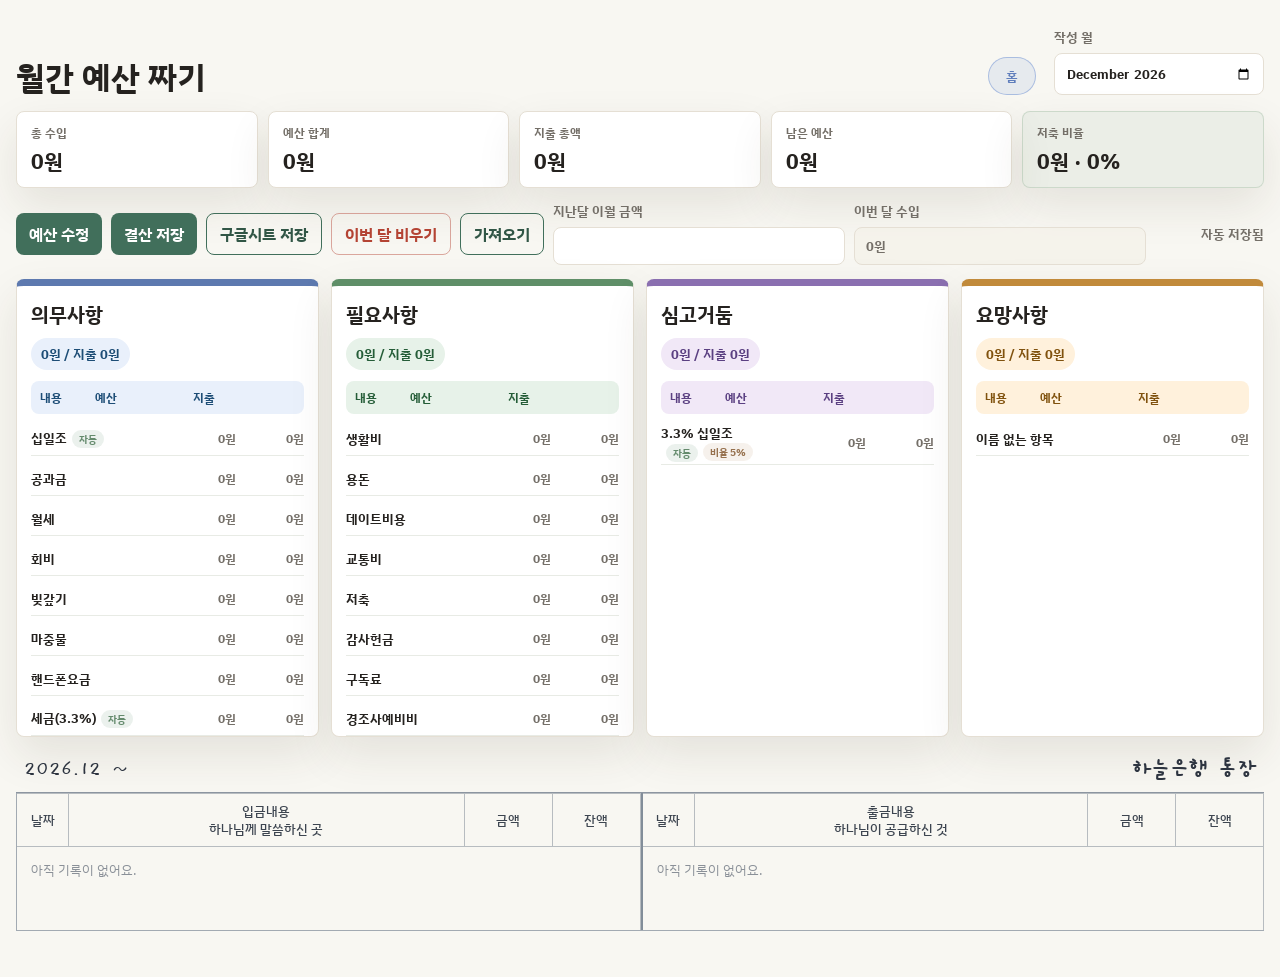
==== commit e32d8eac: "Add files via upload" ====
--- a/budget.html
+++ b/budget.html
@@ -1,10 +1,10 @@
-<!doctype html>
+﻿<!doctype html>
 <html lang="ko">
   <head>
     <meta charset="UTF-8" />
     <meta name="viewport" content="width=device-width, initial-scale=1.0" />
     <title>믿음의 예산안 - 예산 짜기</title>
-    <link rel="stylesheet" href="styles.css" />
+    <link rel="stylesheet" href="styles.css?v=13" />
   </head>
   <body>
     <main class="budget-app budget-page">
@@ -94,7 +94,13 @@
       <button id="saveSheetUrlButton" class="hidden-control" type="button">연결 주소 저장</button>
     </main>
 
-    <script src="shared.js"></script>
-    <script src="budget.js"></script>
+    <script src="shared.js?v=13"></script>
+    <script src="budget.js?v=13"></script>
   </body>
 </html>
+
+
+
+
+
+
--- a/styles.css
+++ b/styles.css
@@ -430,7 +430,14 @@
   grid-template-columns: minmax(0, 1fr) 92px 62px;
   min-height: 34px;
   border-bottom: 1px solid rgba(223, 228, 220, 0.72);
+  cursor: pointer;
   font-size: 13px;
+  padding: 2px 0;
+}
+
+.item-view-row:hover,
+.item-view-row.is-expanded {
+  background: rgba(255, 255, 255, 0.48);
 }
 
 .item-view-row strong,
@@ -439,6 +446,61 @@
 }
 
 .item-view-row strong {
+  font-weight: 800;
+}
+
+.item-expense-details {
+  display: grid;
+  gap: 6px;
+  margin: -2px 0 6px;
+  border-left: 3px solid rgba(108, 143, 209, 0.36);
+  border-radius: 7px;
+  background: rgba(255, 255, 255, 0.52);
+  padding: 9px 10px;
+}
+
+.item-expense-head,
+.item-expense-row {
+  display: grid;
+  grid-template-columns: 86px 96px minmax(0, 1fr);
+  gap: 8px;
+  align-items: center;
+}
+
+.item-expense-head {
+  color: #46608f;
+  font-size: 12px;
+  font-weight: 900;
+}
+
+.item-expense-head span {
+  grid-column: 2 / -1;
+  color: var(--muted);
+  text-align: right;
+}
+
+.item-expense-row {
+  color: #424950;
+  font-size: 12px;
+}
+
+.item-expense-row strong {
+  text-align: right;
+  white-space: nowrap;
+}
+
+.item-expense-row small {
+  min-width: 0;
+  overflow: hidden;
+  color: var(--muted);
+  text-overflow: ellipsis;
+  white-space: nowrap;
+}
+
+.item-expense-empty {
+  margin: 0;
+  color: var(--muted);
+  font-size: 12px;
   font-weight: 800;
 }
 
@@ -488,7 +550,7 @@
 
 .move-item-controls {
   display: grid;
-  gap: 5px;
+  place-items: center;
 }
 
 .move-item-button {
@@ -524,6 +586,35 @@
 .move-item-button:disabled {
   opacity: 0.28;
   cursor: default;
+}
+
+.item-row.is-dragging {
+  opacity: 0.48;
+}
+
+.item-row.is-drag-over {
+  outline: 2px dashed rgba(108, 143, 209, 0.58);
+  outline-offset: -3px;
+  background: rgba(108, 143, 209, 0.08);
+}
+
+.drag-item-handle,
+.drag-plan-handle {
+  display: inline-grid;
+  place-items: center;
+  min-height: 22px;
+  border-radius: 7px;
+  background: rgba(45, 63, 88, 0.08);
+  color: rgba(45, 63, 88, 0.62);
+  cursor: grab;
+  font-size: 12px;
+  font-weight: 900;
+  user-select: none;
+}
+
+.drag-item-handle:active,
+.drag-plan-handle:active {
+  cursor: grabbing;
 }
 
 .saving-summary-card {
@@ -1106,7 +1197,7 @@
   display: grid;
   min-height: calc(100vh - 56px);
   align-content: center;
-  gap: 18px;
+  gap: 26px;
   padding: 22px 0;
   position: relative;
 }
@@ -1202,11 +1293,11 @@
   display: grid;
   align-items: center;
   justify-items: center;
-  min-height: 104px;
+  min-height: 118px;
   border: 0;
   border-bottom: 1px solid rgba(45, 63, 88, 0.06);
   background: transparent;
-  padding: 0 20px;
+  padding: 8px 10px;
   text-decoration: none;
 }
 
@@ -1226,11 +1317,12 @@
   position: relative;
   color: #25303b;
   font-family: "Nanum Pen Script", "Gaegu", cursive;
-  font-size: clamp(48px, 13vw, 64px);
+  font-size: clamp(42px, 11vw, 58px);
   font-weight: 400;
   line-height: 0.92;
   letter-spacing: 0;
   padding: 7px 18px 10px;
+  white-space: nowrap;
 }
 
 .hand-word::after {
@@ -1265,6 +1357,11 @@
 
 .mobile-hand-link.heaven-card .hand-word::before {
   border-color: rgba(212, 154, 87, 0.44);
+}
+
+.mobile-hand-link.heaven-card .hand-word {
+  font-size: clamp(30px, 7.6vw, 42px);
+  padding-inline: 12px;
 }
 
 .mobile-hand-link.closing-card .hand-word::after {
@@ -2071,6 +2168,30 @@
   padding-top: 28px;
 }
 
+.closing-export-actions {
+  display: flex;
+  align-items: center;
+  gap: 8px;
+  margin: -2px 0 16px;
+}
+
+.closing-export-actions button {
+  min-height: 38px;
+  border-radius: 999px;
+  background: var(--accent);
+  color: white;
+  font-size: 13px;
+  font-weight: 900;
+  padding: 8px 14px;
+}
+
+.closing-export-actions p {
+  margin: 0 0 0 auto;
+  color: var(--muted);
+  font-size: 12px;
+  font-weight: 800;
+}
+
 .closing-hero {
   display: grid;
   grid-template-columns: repeat(5, minmax(0, 1fr));
@@ -3087,12 +3208,12 @@
 
 .debt-table-title {
   display: grid;
-  grid-template-columns: 72px 1fr 92px;
+  grid-template-columns: 30px minmax(46px, 1fr) auto;
   grid-template-areas:
-    "kind . actions"
+    "drag kind actions"
     "name name name"
     "meta meta meta";
-  gap: 2px 8px;
+  gap: 5px 8px;
   align-items: center;
   min-width: 240px;
   text-align: center;
@@ -3105,17 +3226,19 @@
   font-weight: 800;
 }
 
-.debt-table-title span {
+.debt-table-title .debt-plan-kind {
   grid-area: kind;
   justify-self: start;
+  min-width: 42px;
 }
 
 .debt-table-title strong {
   grid-area: name;
   font-family: "Nanum Pen Script", "Gaegu", cursive;
-  font-size: 38px;
+  font-size: 34px;
   font-weight: 400;
-  line-height: 1;
+  line-height: 0.95;
+  overflow-wrap: anywhere;
 }
 
 .debt-table-title small {
@@ -3134,7 +3257,7 @@
   flex-wrap: wrap;
   justify-content: flex-end;
   gap: 4px;
-  max-width: 92px;
+  max-width: 64px;
 }
 
 .debt-execution-table td {
@@ -3175,7 +3298,7 @@
 
 .payment-input-wrap {
   display: grid;
-  grid-template-columns: auto minmax(84px, 1fr);
+  grid-template-columns: auto minmax(84px, 1fr) auto;
   align-items: center;
   gap: 7px;
 }
@@ -3183,6 +3306,16 @@
 .payment-input-wrap input[type="checkbox"] {
   width: auto;
   min-height: auto;
+}
+
+.budget-include-wrap {
+  display: inline-grid;
+  justify-items: center;
+  gap: 2px;
+  color: var(--muted);
+  font-size: 10px;
+  font-weight: 900;
+  line-height: 1;
 }
 
 .inactive-cell {
@@ -3226,7 +3359,6 @@
   line-height: 1;
 }
 
-.move-plan-button,
 .edit-plan-button,
 .remove-plan-button {
   display: inline-flex;
@@ -3243,26 +3375,9 @@
   padding: 0 8px;
 }
 
-.move-plan-button {
-  min-width: 24px;
-  padding: 0 6px;
-  background: rgba(95, 143, 104, 0.1);
-  color: rgba(61, 109, 72, 0.76);
-}
-
 .edit-plan-button {
   background: rgba(154, 100, 43, 0.08);
   color: rgba(123, 77, 33, 0.7);
-}
-
-.move-plan-button:disabled {
-  opacity: 0.26;
-  cursor: default;
-}
-
-.move-plan-button:not(:disabled):hover,
-.move-plan-button:not(:disabled):focus-visible {
-  background: rgba(95, 143, 104, 0.18);
 }
 
 .edit-plan-button:hover,
@@ -3275,6 +3390,25 @@
 .remove-plan-button:focus-visible {
   background: rgba(180, 68, 52, 0.1);
   color: var(--danger);
+}
+
+.debt-plan-draggable {
+  position: relative;
+}
+
+.debt-plan-draggable.is-dragging {
+  opacity: 0.5;
+}
+
+.debt-plan-draggable.is-drag-over {
+  outline: 2px dashed rgba(95, 143, 104, 0.58);
+  outline-offset: -4px;
+}
+
+.drag-plan-handle {
+  grid-area: drag;
+  width: 28px;
+  margin: 0;
 }
 
 .debt-progress {
@@ -3383,6 +3517,15 @@
     grid-template-columns: 1fr;
   }
 
+  .closing-export-actions {
+    align-items: stretch;
+    flex-direction: column;
+  }
+
+  .closing-export-actions p {
+    margin-left: 0;
+  }
+
   .wish-summary-panel,
   .wish-deposit-form,
   .wish-fulfill,
@@ -3518,8 +3661,35 @@
 
 @media (max-width: 640px) {
   .budget-app {
-    width: min(100% - 24px, 1440px);
-    padding-top: 18px;
+    width: min(100% - 60px, 1440px);
+    padding-top: 20px;
+  }
+
+  .landing-app,
+  .expense-page {
+    width: min(100% - 72px, 390px);
+  }
+
+  .expense-entry-page {
+    padding-top: 22px;
+  }
+
+  .expense-entry-page .entry-page-header,
+  .expense-entry-page .month-control,
+  .expense-entry-page .quick-entry,
+  .expense-entry-page .summary-panel,
+  .expense-entry-page .expense-log,
+  .expense-entry-page .heaven-tabs,
+  .expense-entry-page .mobile-status-panel {
+    padding-inline: 8px;
+  }
+
+  .expense-entry-page .note-title {
+    font-size: clamp(50px, 15vw, 70px);
+  }
+
+  .heaven-entry-page .note-title {
+    font-size: clamp(38px, 11vw, 54px);
   }
 
   .page-header,
@@ -3537,8 +3707,13 @@
     position: sticky;
     top: 0;
     z-index: 2;
-    margin-inline: -12px;
-    border-radius: 0 0 8px 8px;
+    margin-inline: 0;
+    border-radius: 8px;
+  }
+
+  .expense-entry-page .quick-entry {
+    position: static;
+    z-index: auto;
   }
 
   .budget-page .quick-entry {
@@ -3563,6 +3738,12 @@
     grid-template-columns: minmax(0, 1fr) 94px 54px;
   }
 
+  .item-expense-head,
+  .item-expense-row {
+    grid-template-columns: 72px 82px minmax(0, 1fr);
+    gap: 6px;
+  }
+
   .table-header span:nth-child(3),
   .spent-pill,
   .item-view-row span:nth-child(3) {
@@ -3573,4 +3754,35 @@
     grid-template-columns: 72px 1fr 86px 34px;
     gap: 8px;
   }
-}
+
+  .expense-entry-page .expense-row {
+    grid-template-columns: 42px minmax(0, 1fr) 68px 30px;
+    gap: 5px;
+    padding: 11px 6px;
+  }
+
+  .expense-entry-page .expense-row.is-editing-entry {
+    grid-template-columns: 38px minmax(0, 1fr) 64px 52px;
+  }
+
+  .expense-entry-page .section-head {
+    padding-inline: 6px;
+  }
+}
+
+@media (max-width: 380px) {
+  .landing-app,
+  .expense-page {
+    width: min(100% - 52px, 360px);
+  }
+
+  .expense-entry-page .entry-page-header,
+  .expense-entry-page .month-control,
+  .expense-entry-page .quick-entry,
+  .expense-entry-page .summary-panel,
+  .expense-entry-page .expense-log,
+  .expense-entry-page .heaven-tabs,
+  .expense-entry-page .mobile-status-panel {
+    padding-inline: 6px;
+  }
+}
